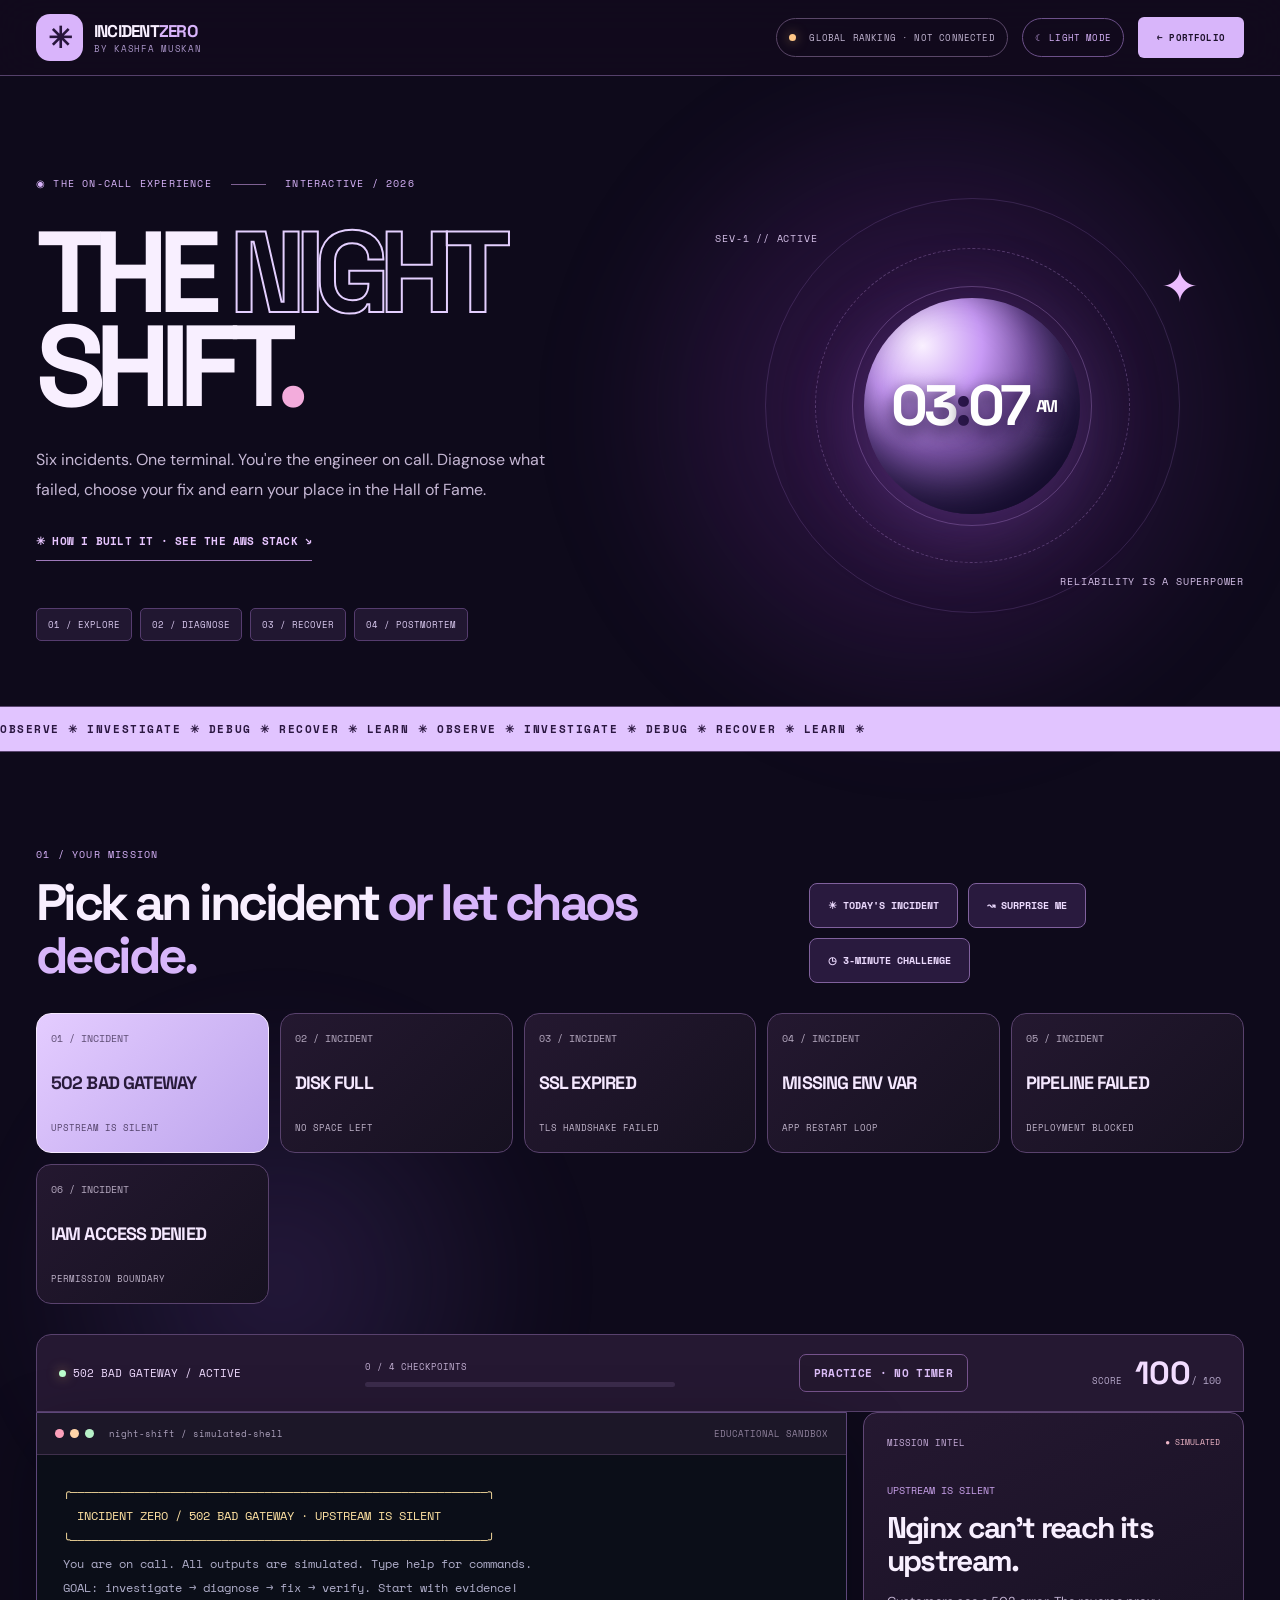
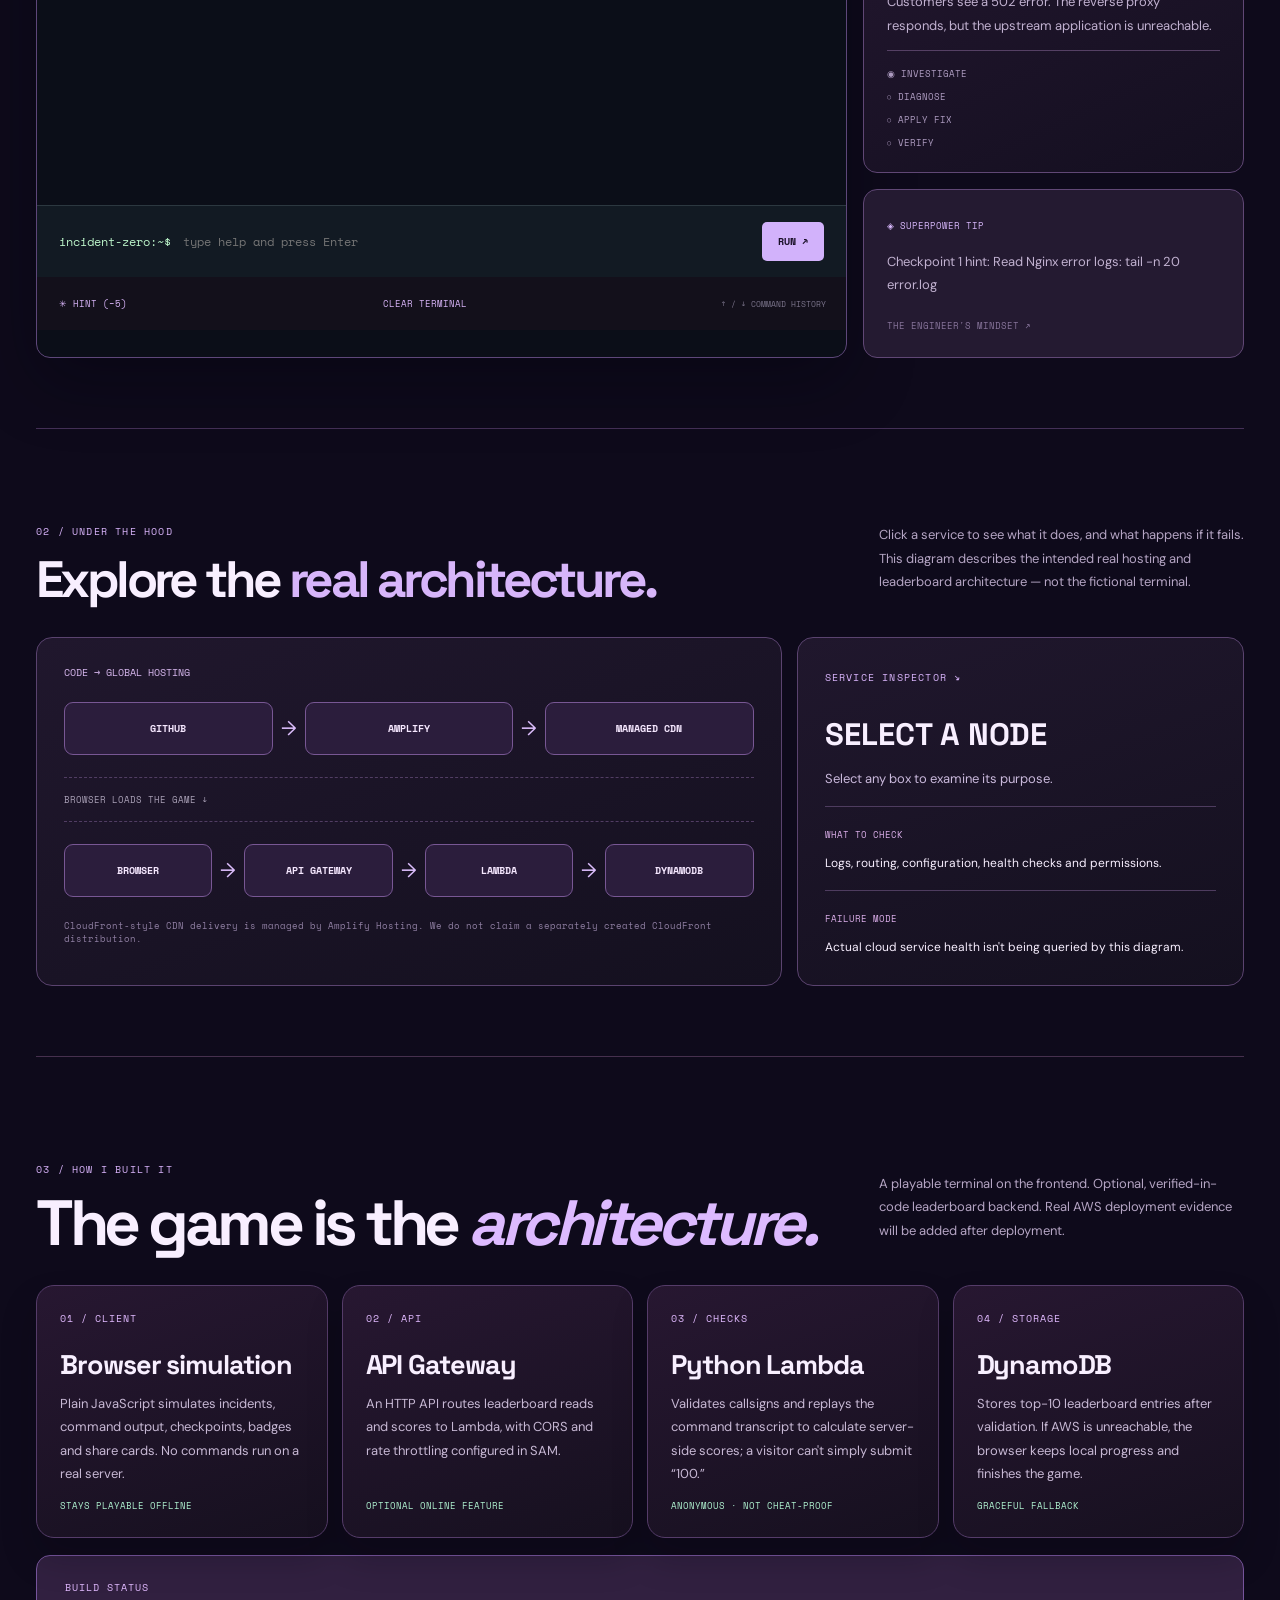
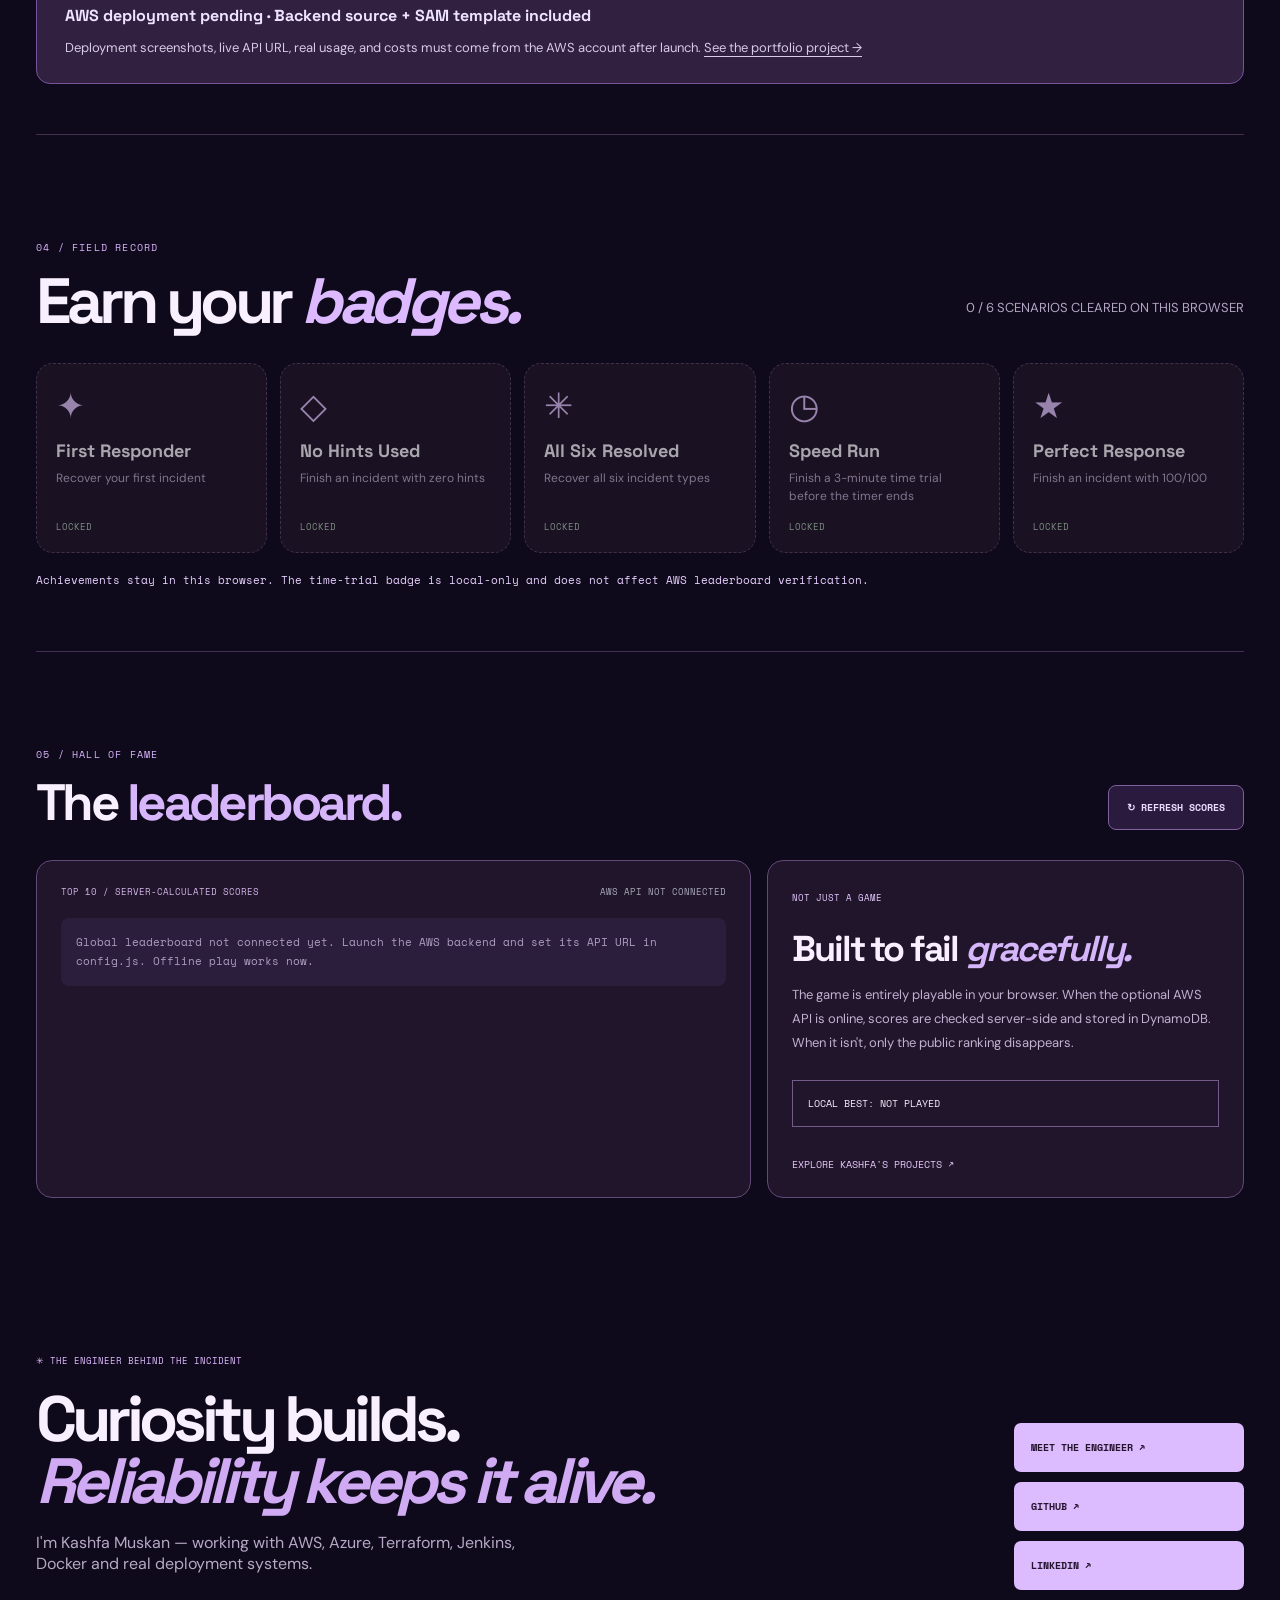
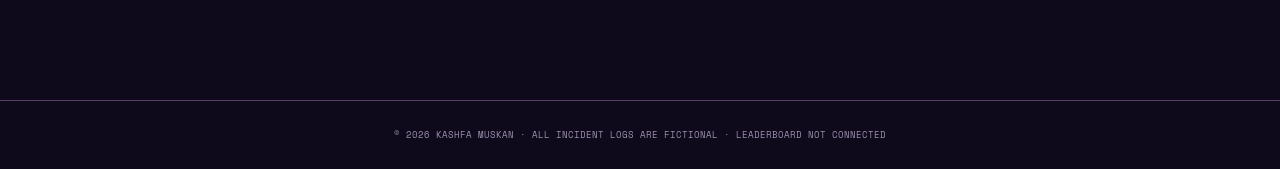
==== game.html @ 668d1894 "Initial commit: Incident Zero DevOps Portfolio" ====
<!doctype html>
<html lang="en">
<head>
  <meta charset="utf-8"><meta name="viewport" content="width=device-width, initial-scale=1">
  <meta name="theme-color" content="#110a21"><meta name="description" content="Play Incident Zero: six hands-on simulated DevOps incidents, a typed terminal, AWS architecture explorer and optional Hall of Fame.">
  <title>The Night Shift | INCIDENT ZERO · Kashfa Muskan</title>
  <link rel="icon" href="favicon.svg" type="image/svg+xml">
  <link rel="preconnect" href="https://fonts.googleapis.com"><link rel="preconnect" href="https://fonts.gstatic.com" crossorigin>
  <link href="https://fonts.googleapis.com/css2?family=DM+Sans:wght@400;500;600;700&family=Space+Grotesk:wght@400;500;600;700&family=Space+Mono:wght@400;700&display=swap" rel="stylesheet">
  <link rel="stylesheet" href="game.css"><script src="config.js" defer></script><script src="game.js" defer></script>
</head>
<body>
  <a class="skip-link" href="#play">Skip to mission</a>
  <div class="ambient ambient-one" aria-hidden="true"></div><div class="ambient ambient-two" aria-hidden="true"></div>
  <header class="game-header">
    <a class="wordmark" href="index.html"><span class="logo">✳</span><span>INCIDENT<span class="logo-light">ZERO</span><small>BY KASHFA MUSKAN</small></span></a>
    <div class="header-actions"><span class="system-pill" id="apiBadge"><i></i> GLOBAL RANKING · NOT CONNECTED</span><button type="button" class="theme-switch" id="themeToggle" aria-pressed="false">☾ LIGHT MODE</button><a href="index.html" class="back-link">← PORTFOLIO</a></div>
  </header>
  <main>
    <section class="masthead wrap" aria-labelledby="mastheadTitle">
      <div class="masthead-copy"><span class="eyebrow">◉ THE ON-CALL EXPERIENCE <span class="line"></span> INTERACTIVE / 2026</span><h1 id="mastheadTitle">THE <em>NIGHT</em><br>SHIFT<span class="period">.</span></h1><p>Six incidents. One terminal. You're the engineer on call. Diagnose what failed, choose your fix and earn your place in the Hall of Fame.</p><a class="built-jump" href="#how-it-works">✳ HOW I BUILT IT · SEE THE AWS STACK ↘</a><div class="masthead-pills"><span>01 / EXPLORE</span><span>02 / DIAGNOSE</span><span>03 / RECOVER</span><span>04 / POSTMORTEM</span></div></div>
      <div class="masthead-art" aria-hidden="true"><div class="radar-ring r1"></div><div class="radar-ring r2"></div><div class="radar-ring r3"></div><div class="radar-core">03<span>:</span>07 <small>AM</small></div><span class="art-label label-one">SEV-1 // ACTIVE</span><span class="art-label label-two">RELIABILITY IS A SUPERPOWER</span><span class="art-spark">✦</span></div>
    </section>
    <div class="ticker" aria-hidden="true"><div>OBSERVE ✳ INVESTIGATE ✳ DEBUG ✳ RECOVER ✳ LEARN ✳ OBSERVE ✳ INVESTIGATE ✳ DEBUG ✳ RECOVER ✳ LEARN ✳</div></div>
    <section class="wrap selection" id="play">
      <div class="section-row"><div><span class="eyebrow">01 / YOUR MISSION</span><h2>Pick an incident <span>or let chaos decide.</span></h2></div><div class="incident-controls"><button type="button" id="dailyIncident" class="random-btn">☀ TODAY'S INCIDENT</button><button type="button" id="randomIncident" class="random-btn">↝ SURPRISE ME</button><button type="button" id="timeTrial" class="random-btn" aria-pressed="false">◷ 3-MINUTE CHALLENGE</button></div></div>
      <div class="incident-select" id="incidentSelect" aria-label="Choose a simulated incident"></div>
      <div class="control-bar"><div class="control-label"><i class="led"></i><span id="currentIncident">CHOOSE A SCENARIO</span></div><div class="progress-label"><span id="stageLabel">0 / 4 CHECKPOINTS</span><div class="progress-track"><div id="progressFill"></div></div></div><div class="timer-display" id="timerDisplay" role="status">PRACTICE · NO TIMER</div><div class="score-box">SCORE <strong id="score">100</strong><span>/ 100</span></div></div>
      <div class="play-layout">
        <section class="terminal-panel" aria-labelledby="terminalHeading"><div class="terminal-top"><div class="dots"><i></i><i></i><i></i></div><span id="terminalHeading">night-shift / simulated-shell</span><span>EDUCATIONAL SANDBOX</span></div><div class="terminal-output" id="terminalOutput" role="log" aria-live="polite" aria-relevant="additions text"></div><form id="terminalForm" autocomplete="off"><label for="terminalInput">incident-zero:~$</label><input id="terminalInput" name="command" aria-label="Type a simulated terminal command" spellcheck="false" placeholder="type help and press Enter" maxlength="110" required><button type="submit">RUN ↗</button></form><div class="terminal-foot"><button id="hintButton" type="button">✳ HINT (−5)</button><button id="clearButton" type="button">CLEAR TERMINAL</button><span>↑ / ↓ COMMAND HISTORY</span></div></section>
        <aside class="mission-aside"><div class="intel-card"><div class="card-head">MISSION INTEL <span>● SIMULATED</span></div><span class="intel-label" id="intelTag">WAITING FOR INCIDENT</span><h3 id="intelTitle">Systems are on standby.</h3><p id="intelDesc">Choose a scenario or hit Surprise Me. Every terminal command runs in a safe, fictional environment — never on a real server.</p><div class="checkpoints" id="checkpoints"><div>○ INVESTIGATE</div><div>○ DIAGNOSE</div><div>○ APPLY FIX</div><div>○ VERIFY</div></div></div><div class="tip-card"><span>◈ SUPERPOWER TIP</span><p id="intelHint">Start with <code>help</code> to see available terminal commands.</p><span>THE ENGINEER'S MINDSET ↗</span></div></aside>
      </div>
      <div class="postmortem" id="postmortem" hidden><span class="eyebrow">✦ MISSION RECOVERED / AFTER ACTION REPORT</span><div class="end-header"><div><h2 id="endTitle">Production is back.</h2><p id="endMessage"></p></div><div class="end-rank"><small>YOUR RANK</small><strong id="endRank">S</strong><span id="endScore">100 / 100</span></div></div><div class="post-grid"><div><small>ROOT CAUSE</small><p id="rootCause"></p></div><div><small>THE FIX</small><p id="resolution"></p></div><div><small>PREVENTION</small><p id="prevention"></p></div></div><div class="end-actions"><label for="playerName">YOUR CALLSIGN <span>(2–24 characters; public if submitted)</span></label><input type="text" id="playerName" maxlength="24" placeholder="e.g. cloud_wizard" autocomplete="nickname"><button id="saveScore" type="button">SAVE MY SCORE ↗</button><button id="replayButton" type="button" class="outline-btn">TRY ANOTHER INCIDENT ↻</button><button id="copyResult" type="button" class="outline-btn">COPY RESULT ↗</button><button id="downloadShareCard" type="button" class="outline-btn">↓ SAVE VICTORY CARD PNG</button></div><p id="earnedBadges" class="earned-badges" aria-live="polite"></p><p id="saveMessage" class="save-message" role="status"></p><textarea id="shareResultText" hidden readonly aria-label="Copyable score text"></textarea></div>
    </section>
    <section class="wrap architecture-section" id="architecture" aria-labelledby="archHeading"><div class="section-row"><div><span class="eyebrow">02 / UNDER THE HOOD</span><h2 id="archHeading">Explore the <span>real architecture.</span></h2></div><p class="arch-intro">Click a service to see what it does, and what happens if it fails. This diagram describes the intended real hosting and leaderboard architecture — not the fictional terminal.</p></div><div class="architecture-board"><div class="arch-flow"><div class="flow-title">CODE → GLOBAL HOSTING</div><div class="node-row"><button class="arch-node" data-service="github">GITHUB</button><span class="arrow">→</span><button class="arch-node" data-service="amplify">AMPLIFY</button><span class="arrow">→</span><button class="arch-node" data-service="cdn">MANAGED CDN</button></div><div class="flow-divider">BROWSER LOADS THE GAME ↓</div><div class="node-row"><button class="arch-node" data-service="browser">BROWSER</button><span class="arrow">→</span><button class="arch-node" data-service="api">API GATEWAY</button><span class="arrow">→</span><button class="arch-node" data-service="lambda">LAMBDA</button><span class="arrow">→</span><button class="arch-node" data-service="db">DYNAMODB</button></div><small class="flow-note">CloudFront-style CDN delivery is managed by Amplify Hosting. We do not claim a separately created CloudFront distribution.</small></div><div class="arch-details" aria-live="polite"><span class="eyebrow">SERVICE INSPECTOR <span>↘</span></span><h3 id="archName">SELECT A NODE</h3><p id="archPurpose">Select any box to examine its purpose.</p><div class="arch-log"><span>WHAT TO CHECK</span><p id="archCheck">Logs, routing, configuration, health checks and permissions.</p></div><div class="arch-log"><span>FAILURE MODE</span><p id="archFailure">Actual cloud service health isn't being queried by this diagram.</p></div></div></div></section>
    <section class="wrap built-section" id="how-it-works" aria-labelledby="builtTitle">
      <div class="section-row"><div><span class="eyebrow">03 / HOW I BUILT IT</span><h2 id="builtTitle">The game is the <em>architecture.</em></h2></div><p class="arch-intro">A playable terminal on the frontend. Optional, verified-in-code leaderboard backend. Real AWS deployment evidence will be added after deployment.</p></div>
      <div class="built-grid">
        <article class="built-card"><span>01 / CLIENT</span><h3>Browser simulation</h3><p>Plain JavaScript simulates incidents, command output, checkpoints, badges and share cards. No commands run on a real server.</p><small>STAYS PLAYABLE OFFLINE</small></article>
        <article class="built-card"><span>02 / API</span><h3>API Gateway</h3><p>An HTTP API routes leaderboard reads and scores to Lambda, with CORS and rate throttling configured in SAM.</p><small>OPTIONAL ONLINE FEATURE</small></article>
        <article class="built-card"><span>03 / CHECKS</span><h3>Python Lambda</h3><p>Validates callsigns and replays the command transcript to calculate server-side scores; a visitor can't simply submit “100.”</p><small>ANONYMOUS · NOT CHEAT-PROOF</small></article>
        <article class="built-card"><span>04 / STORAGE</span><h3>DynamoDB</h3><p>Stores top-10 leaderboard entries after validation. If AWS is unreachable, the browser keeps local progress and finishes the game.</p><small>GRACEFUL FALLBACK</small></article>
      </div>
      <div class="build-proof"><span>BUILD STATUS</span><strong id="howBuiltStatus">AWS deployment pending · Backend source + SAM template included</strong><p>Deployment screenshots, live API URL, real usage, and costs must come from the AWS account after launch. <a href="index.html#work">See the portfolio project →</a></p></div>
    </section>
    <section class="wrap badges-section" id="achievements" aria-labelledby="badgeTitle"><div class="section-row"><div><span class="eyebrow">04 / FIELD RECORD</span><h2 id="badgeTitle">Earn your <em>badges.</em></h2></div><p id="solvedCount" class="arch-intro">0 / 6 SCENARIOS CLEARED ON THIS BROWSER</p></div><ul id="achievementList" class="achievement-list" aria-label="Local gameplay achievements"></ul><p class="achievement-note">Achievements stay in this browser. The time-trial badge is local-only and does not affect AWS leaderboard verification.</p></section>
    <section class="wrap leaderboard-section" id="leaderboard" aria-labelledby="leaderTitle"><div class="section-row"><div><span class="eyebrow">05 / HALL OF FAME</span><h2 id="leaderTitle">The <em>leaderboard.</em></h2></div><button type="button" id="refreshBoard" class="random-btn">↻ REFRESH SCORES</button></div><div class="leader-grid"><div class="leader-board"><div class="leader-head"><span>TOP 10 / SERVER-CALCULATED SCORES</span><span id="leaderState">NO AWS API CONNECTED</span></div><ol id="leaderRows"><li>Global scores become available after AWS deployment. The game works without them.</li></ol></div><aside class="leader-note"><span>NOT JUST A GAME</span><h3>Built to fail <em>gracefully.</em></h3><p>The game is entirely playable in your browser. When the optional AWS API is online, scores are checked server-side and stored in DynamoDB. When it isn't, only the public ranking disappears.</p><div id="localBest">LOCAL BEST: NOT PLAYED</div><a href="index.html#work">EXPLORE KASHFA'S PROJECTS ↗</a></aside></div></section>
    <section class="wrap close-cta"><div><span>✳ THE ENGINEER BEHIND THE INCIDENT</span><h2>Curiosity builds.<br><em>Reliability keeps it alive.</em></h2><p>I'm Kashfa Muskan — working with AWS, Azure, Terraform, Jenkins, Docker and real deployment systems.</p></div><div class="close-links"><a href="index.html#about">MEET THE ENGINEER ↗</a><a href="https://github.com/KashfaMuskan329" target="_blank" rel="noopener noreferrer">GITHUB ↗</a><a href="https://linkedin.com/in/kashfa-m-868908238" target="_blank" rel="noopener noreferrer">LINKEDIN ↗</a></div></section>
  </main>
  <footer>© 2026 KASHFA MUSKAN · ALL INCIDENT LOGS ARE FICTIONAL · <span id="footerBackend">LEADERBOARD NOT CONNECTED</span></footer>
</body>
</html>
---- game.css ----
:root{--bg:#0e0a1b;--surface:#191327;--border:#3b2b53;--text:#f8efff;--muted:#b3a5c6;--lav:#d9b4fb;--pink:#f3acdc;--lime:#c9f6d4;--mono:'Space Mono',monospace;--display:'Space Grotesk',sans-serif;--body:'DM Sans',sans-serif}*{box-sizing:border-box}html{scroll-behavior:smooth;scroll-padding-top:90px}body{margin:0;background:var(--bg);color:var(--text);font-family:var(--body);overflow-x:hidden}button,input{font:inherit}button{cursor:pointer}a{text-decoration:none;color:inherit}button:focus-visible,a:focus-visible,input:focus-visible{outline:3px solid var(--pink);outline-offset:3px}[hidden]{display:none!important}h1,h2,h3,p{margin-top:0}.wrap{width:min(1280px,calc(100% - 72px));margin:auto}.skip-link{position:absolute;top:-60px;left:10px;background:white;color:black;padding:12px;z-index:100}.skip-link:focus{top:10px}.ambient{position:absolute;pointer-events:none;filter:blur(40px);z-index:-1}.ambient-one{width:700px;height:700px;top:60px;right:-240px;background:radial-gradient(circle,rgba(133,48,176,.35),transparent 70%)}.ambient-two{width:560px;height:560px;top:1000px;left:-200px;background:radial-gradient(circle,rgba(148,99,225,.17),transparent 70%)}.game-header{z-index:12;position:sticky;top:0;padding:14px max(36px,calc((100% - 1280px)/2));display:flex;justify-content:space-between;align-items:center;gap:15px;backdrop-filter:blur(22px);background:rgba(18,11,29,.9);border-bottom:1px solid #55416a}.wordmark{display:flex;align-items:center;gap:11px;font:700 17px var(--display);letter-spacing:-.045em}.wordmark .logo{background:var(--lav);color:#28153c;font-size:29px;width:47px;height:47px;display:grid;place-items:center;border-radius:14px}.logo-light{color:var(--lav)}.wordmark small{display:block;color:#a994c7;font:9px var(--mono);letter-spacing:.08em}.header-actions{display:flex;align-items:center;gap:14px}.system-pill,.back-link,.theme-switch{font:9px var(--mono);letter-spacing:.02em}.system-pill{border:1px solid #5a4768;border-radius:40px;padding:12px;color:#c4b7d4;white-space:nowrap}.system-pill i,.led{width:7px;height:7px;display:inline-block;background:#ffc786;border-radius:50%;margin-right:7px;box-shadow:0 0 12px #facb6c88}.system-pill.online i{background:#bbffce}.theme-switch{background:transparent;color:var(--lav);border:1px solid #6c5089;border-radius:30px;padding:12px}.back-link{background:#d8b5fa;color:#1c112a;padding:14px 19px;border-radius:6px;font-weight:700}.masthead{padding:95px 0 65px;display:grid;grid-template-columns:1.1fr .9fr;align-items:center;min-height:545px}.eyebrow{font:10px var(--mono);letter-spacing:.12em;color:var(--lav)}.eyebrow .line{display:inline-block;width:35px;border-top:1px solid #7e6193;vertical-align:middle;margin:0 12px}.masthead h1{font:700 clamp(74px,9vw,152px)/.82 var(--display);letter-spacing:-.095em;margin:34px 0 30px}.masthead h1 em{font-style:normal;color:transparent;-webkit-text-stroke:2px #e4cfff}.masthead .period{color:var(--pink)}.masthead p{max-width:525px;font:16px/1.85 var(--body);color:#c5b7d4}.masthead-pills{display:flex;flex-wrap:wrap;gap:8px;margin-top:24px}.masthead-pills span{font:9px var(--mono);color:#dacaf0;background:#3a284f70;border:1px solid #553c6e;border-radius:5px;padding:9px 11px}.masthead-art{position:relative;height:430px;display:grid;place-items:center}.radar-ring{position:absolute;border:1px solid #c99be94f;border-radius:50%;width:240px;height:240px;animation:spin 26s linear infinite}.radar-ring.r2{width:315px;height:315px;border-style:dashed;animation-direction:reverse}.radar-ring.r3{width:415px;height:415px;border-color:#bf89f42c}.radar-core{position:relative;z-index:1;width:216px;height:216px;border-radius:100%;background:radial-gradient(circle at 27% 22%,#faf1ff,#c89af5 26%,#7751a1 47%,#1d1532 80%);box-shadow:0 18px 80px #8d58c057,inset -16px -22px 44px #140b2ecc;display:flex;align-items:center;justify-content:center;font:700 57px var(--display);letter-spacing:-.07em;color:#fff;text-shadow:0 7px 17px #190b2e}.radar-core span{color:#2b174b}.radar-core small{font-size:17px;margin-left:8px;align-self:center}.art-label{position:absolute;color:#d4bfe7;font:10px var(--mono);letter-spacing:.08em;z-index:1}.label-one{top:40px;left:15px}.label-two{right:0;bottom:32px}.art-spark{position:absolute;right:45px;top:66px;font-size:45px;color:#ecbcff;animation:pulse 4s infinite}.ticker{overflow:hidden;border-block:1px solid #59456e;background:#e1c4ff;color:#2b1741;padding:14px 0}.ticker div{font:700 11px var(--mono);letter-spacing:.14em;white-space:nowrap;width:max-content;animation:marquee 22s linear infinite}.selection,.architecture-section,.leaderboard-section{padding:90px 0 70px}.section-row{display:flex;justify-content:space-between;align-items:end;gap:25px;margin-bottom:30px}.section-row h2{font:700 clamp(34px,4vw,60px)/1.05 var(--display);letter-spacing:-.07em;margin:13px 0 0}.section-row h2 span,.section-row h2 em{color:#d7b5fa;font-style:normal}.random-btn{background:#291a3e;border:1px solid #80619d;border-radius:8px;color:#eddbff;padding:14px 18px;font:700 10px var(--mono);white-space:nowrap}.random-btn:hover,.arch-node:hover{background:#4c3164}.incident-select{display:grid;grid-template-columns:repeat(5,minmax(0,1fr));gap:11px;margin:25px 0 30px}.scenario-btn{min-height:140px;text-align:left;display:flex;flex-direction:column;justify-content:space-between;gap:14px;padding:17px 14px;background:linear-gradient(135deg,#241830,#161120);border:1px solid #59426d;border-radius:15px;color:#f5e8ff;transition:transform .2s,border-color .2s,background .2s}.scenario-btn:hover{transform:translateY(-4px);border-color:#dfb8ff}.scenario-btn[aria-pressed="true"]{background:linear-gradient(135deg,#e4ccff,#bda5ed);border-color:#f6e9ff;color:#291b3b}.scenario-btn .scenario-no{font:10px var(--mono);opacity:.7}.scenario-btn strong{font:700 18px/1.1 var(--display);letter-spacing:-.05em}.scenario-btn small{font:9px var(--mono);line-height:1.7;opacity:.75}.control-bar{padding:18px 22px;display:flex;align-items:center;justify-content:space-between;gap:22px;background:#251832;border:1px solid #58416d;border-radius:15px 15px 0 0}.control-label{font:11px var(--mono);color:#f0dbff}.control-label .led{background:#bcffcd}.progress-label{flex:1;max-width:310px;color:#c2afd2;font:9px var(--mono)}.progress-track{height:5px;margin-top:9px;background:#3b2b4b;border-radius:30px;overflow:hidden}.progress-track div{height:100%;width:0;background:#d6abf5;transition:width .25s}.score-box{color:#b7a9cb;font:9px var(--mono);white-space:nowrap}.score-box strong{font:700 32px var(--display);color:#f2dcff;margin-left:7px}.score-box span{font-size:10px}.play-layout{display:grid;grid-template-columns:minmax(0,1.7fr) minmax(260px,.8fr);gap:16px}.terminal-panel{background:#0b0e18;border:1px solid #5e477a;border-radius:0 0 14px 14px;overflow:hidden;min-width:0;box-shadow:0 24px 68px #03020b54}.terminal-top{background:#1c1728;padding:14px 18px;display:flex;align-items:center;gap:15px;color:#aea3be;font:9px var(--mono);border-bottom:1px solid #3f304c}.terminal-top>span:last-child{margin-left:auto;color:#8e809b}.dots{display:flex;gap:6px}.dots i{width:9px;height:9px;border-radius:50%;background:#fda0bb}.dots i:nth-child(2){background:#ffd4a8}.dots i:nth-child(3){background:#b7f1c8}.terminal-output{height:350px;overflow-y:auto;padding:25px 26px;white-space:pre-wrap;overflow-wrap:anywhere;font:12px/2 var(--mono);color:#c7dfda}.terminal-output .log-command{color:#f2ddff}.terminal-output .log-good{color:#aef5c6}.terminal-output .log-bad{color:#ffb5c5}.terminal-output .log-note{color:#afadc9}.terminal-output .log-title{color:#ffe2a2}#terminalForm{background:#121a23;display:flex;align-items:center;gap:10px;padding:16px 22px;border-top:1px solid #2c3840}#terminalForm label{color:#bcf5ca;font:12px var(--mono);white-space:nowrap}#terminalInput{flex:1;min-width:0;background:transparent;color:#eefcf2;border:0;outline:0;font:12px var(--mono)}#terminalForm button{background:#d2b2fb;color:#190f27;border:0;font:700 10px var(--mono);padding:12px 16px;border-radius:5px}.terminal-foot{display:flex;align-items:center;justify-content:space-between;gap:12px;padding:12px 20px;background:#13101b;color:#7b748b;font:8px var(--mono)}.terminal-foot button{border:0;background:transparent;color:#d8b4f8;font:9px var(--mono);padding:8px 2px}.mission-aside{display:flex;flex-direction:column;gap:16px}.intel-card,.tip-card{background:linear-gradient(155deg,#251831,#140f20);border:1px solid #604775;border-radius:14px;padding:23px;flex:1}.card-head{display:flex;justify-content:space-between;gap:8px;font:9px var(--mono);color:#c6acd9}.card-head span{font-size:8px;color:#efb7c8}.intel-label{display:block;margin-top:34px;font:10px var(--mono);color:#c9a2eb}.intel-card h3{font:700 30px/1.1 var(--display);letter-spacing:-.055em;margin:13px 0}.intel-card p,.tip-card p{font:13px/1.8 var(--body);color:#c1b1d0}.checkpoints{border-top:1px solid #554064;padding-top:16px;display:grid;gap:10px;font:9px var(--mono);color:#ae9cc1}.checkpoints .complete{color:#b7f6c8}.tip-card{flex:0 0 auto;background:#241a31}.tip-card>span{font:9px var(--mono);color:#d8b8fc}.tip-card>span:last-child{color:#87749a}.tip-card p{margin:16px 0}.tip-card code{color:#f4d4ff}.postmortem{margin-top:30px;background:linear-gradient(145deg,#32203f,#1a1424);border:1px solid #a276bc;border-radius:18px;padding:30px}.end-header{display:flex;align-items:center;justify-content:space-between;gap:25px;margin:20px 0 26px}.end-header h2{font:700 clamp(33px,5vw,57px)/1.1 var(--display);letter-spacing:-.06em;margin-bottom:10px}.end-header p{color:#c3b4d3;max-width:600px}.end-rank{min-width:130px;text-align:center;background:#d9baff;color:#261632;border-radius:17px;padding:15px}.end-rank small,.end-rank span{display:block;font:9px var(--mono)}.end-rank strong{display:block;font:700 60px var(--display)}.post-grid{display:grid;grid-template-columns:repeat(3,1fr);gap:13px}.post-grid>div{padding:20px;background:#1b1525;border:1px solid #59446e;border-radius:12px}.post-grid small{font:9px var(--mono);color:#edbaef}.post-grid p{font:13px/1.8 var(--body);margin:12px 0 0}.end-actions{display:flex;align-items:end;flex-wrap:wrap;gap:12px;margin-top:25px}.end-actions label{font:10px var(--mono);color:#e6cfef}.end-actions label span{display:block;font-size:8px;color:#a894ba;margin-top:8px}.end-actions input{min-height:46px;min-width:170px;flex:1;background:#1d1429;border:1px solid #79608d;border-radius:6px;color:#fff;padding:12px}.end-actions button{background:#dfbffd;border:0;border-radius:6px;font:700 10px var(--mono);padding:17px;color:#211430}.end-actions button.outline-btn{background:transparent;border:1px solid #a582bd;color:#eddbff}.save-message{font:11px/1.8 var(--mono);color:#d5e9d9;margin:15px 0 0}.architecture-section,.leaderboard-section{border-top:1px solid #443057}.arch-intro{max-width:365px;color:#b5a5c4;font-size:13px;line-height:1.8}.architecture-board{display:grid;grid-template-columns:1.25fr .75fr;gap:15px}.arch-flow,.arch-details{background:linear-gradient(160deg,#20172d,#14101f);border:1px solid #5a436f;border-radius:16px;padding:27px}.flow-title{font:10px var(--mono);color:#d8b8ef}.node-row{display:flex;gap:8px;align-items:center;flex-wrap:wrap;margin:22px 0}.arch-node{padding:18px 13px;min-width:86px;background:#2b1d3c;border:1px solid #785794;border-radius:9px;color:#f6e8ff;font:700 10px var(--mono);flex:1}.arch-node.selected{background:#ddbcff;color:#1a1127}.arrow{color:#dcbefc;font-size:20px}.flow-divider{font:9px var(--mono);color:#a9a0b6;border-block:1px dashed #513d63;padding:15px 0}.flow-note{display:block;color:#9180a4;line-height:1.7;font:9px var(--mono)}.arch-details h3{font:700 31px var(--display);margin:28px 0 13px}.arch-details>p{font:13px/1.8 var(--body);color:#cab9dc}.arch-log{border-top:1px solid #4e3c5f;padding-top:15px;margin-top:16px}.arch-log span{font:9px var(--mono);color:#dcafea}.arch-log p{font:12px/1.75 var(--body);margin:10px 0 0}.leader-grid{display:grid;grid-template-columns:1.2fr .8fr;gap:16px}.leader-board,.leader-note{border:1px solid #624a78;background:#20152b;border-radius:16px;padding:24px}.leader-head{display:flex;justify-content:space-between;gap:15px;font:9px var(--mono);color:#d5b5e8}.leader-head span:last-child{color:#a9abb9}.leader-board ol{margin:20px 0 0;padding:0;list-style:none;display:grid;gap:8px}.leader-board li{display:flex;justify-content:space-between;gap:12px;background:#2b1e3c;padding:15px;border-radius:8px;font:12px var(--mono)}.leader-board li .leader-name{flex:1}.leader-board li strong{color:#e6c2ff}.leader-board li.empty{display:block;font-size:11px;color:#ad9cbf;line-height:1.7}.leader-note>span{font:9px var(--mono);color:#e4c8ff}.leader-note h3{font:700 36px/1 var(--display);margin:25px 0 16px;letter-spacing:-.06em}.leader-note h3 em{color:#d5b6fb}.leader-note p{font:13px/1.85 var(--body);color:#c1b1d1}.leader-note #localBest{border:1px solid #755b8a;padding:15px;margin:25px 0;font:10px var(--mono)}.leader-note a{font:10px var(--mono);color:#e6c7f8}.close-cta{padding:80px 0 110px;display:flex;justify-content:space-between;gap:25px;align-items:end}.close-cta>div>span{font:9px var(--mono);color:#dfbaff}.close-cta h2{font:700 clamp(40px,5vw,80px)/.96 var(--display);letter-spacing:-.075em;margin:20px 0}.close-cta h2 em{color:#d0aaf2}.close-cta p{color:#b7a9c5;max-width:520px}.close-links{display:grid;gap:10px;min-width:230px}.close-links a{padding:17px;background:#ddbbff;color:#23132d;border-radius:7px;font:700 10px var(--mono)}footer{border-top:1px solid #5b426a;padding:25px;text-align:center;color:#9f90b1;font:9px/2 var(--mono)}
@keyframes spin{to{transform:rotate(360deg)}}@keyframes pulse{50%{opacity:.2;scale:1.15}}@keyframes marquee{to{transform:translateX(-50%)}}
/* Light mode applies only to the game page; main portfolio already uses pearly lavender. */
body.light{--bg:#f8f3ff;--surface:#f1e7fc;--border:#c9aadf;--text:#241335;--muted:#6b5583;--lav:#613c7f;--pink:#9a55bc;background:var(--bg)}body.light .game-header{background:#f3e9f8e8;border-color:#d3b6e1}body.light .system-pill{border-color:#c5a0d1;color:#694775}body.light .radar-core{color:white}body.light .masthead h1 em{-webkit-text-stroke:2px #895cac}body.light .scenario-btn{background:#f5eaff;color:#372249;border-color:#d4bee5}body.light .scenario-btn[aria-pressed=true]{background:#b98bdf;color:#fff}body.light .control-bar,body.light .intel-card,body.light .tip-card,body.light .arch-flow,body.light .arch-details,body.light .leader-board,body.light .leader-note,body.light .postmortem{background:#f1e6fb;color:#261536;border-color:#cdaede}body.light .section-row h2 span,body.light .section-row h2 em{color:#8555aa}body.light .masthead p,body.light .arch-intro,body.light .intel-card p,body.light .tip-card p,body.light .arch-details>p,body.light .leader-note p,body.light .close-cta p{color:#665078}body.light .leader-board li,body.light .arch-node,body.light .post-grid>div{background:#e6d4f4;color:#2e1940}body.light .post-grid>div{border-color:#cfb6e0}body.light .leader-head{color:#5d3972}body.light .intel-label,body.light .card-head,body.light .leader-note>span,body.light .flow-title,body.light .arch-log span{color:#8b4daa}body.light .close-links a{background:#b587d4}body.light .flow-note{color:#70597d}body.light .close-cta h2 em{color:#8650af}body.light .end-header p{color:#725785}body.light .arch-node.selected{background:#8b50bc;color:#fff}body.light .arch-node:hover{background:#cba6e7}body.light .leader-board li.empty{color:#654777}body.light .post-grid p{color:#40304b}body.light .close-cta>div>span{color:#8d53b0}body.light .system-pill i{background:#a3723f}
@media(max-width:1100px){.wrap{width:min(1280px,calc(100% - 44px))}.game-header{padding:12px 22px}.masthead{grid-template-columns:1.1fr .9fr}.masthead h1{font-size:clamp(60px,9vw,115px)}.incident-select{grid-template-columns:repeat(3,1fr)}.play-layout{grid-template-columns:1.35fr .75fr}.architecture-board{grid-template-columns:1fr}.arch-details{display:grid;grid-template-columns:1fr 1fr;gap:0 20px}.arch-details .eyebrow,.arch-details h3,.arch-details>p{grid-column:1/-1}}@media(max-width:760px){.game-header{gap:8px}.header-actions{gap:7px}.system-pill{display:none}.theme-switch{font-size:8px;padding:10px}.back-link{font-size:8px;padding:11px}.masthead{grid-template-columns:1fr;padding:70px 0 30px}.masthead-art{height:300px}.radar-ring{width:190px;height:190px}.radar-ring.r2{width:245px;height:245px}.radar-ring.r3{width:295px;height:295px}.radar-core{width:175px;height:175px;font-size:45px}.masthead h1{font-size:clamp(65px,14vw,110px)}.section-row{align-items:start;flex-direction:column}.incident-select{grid-template-columns:repeat(2,1fr)}.control-bar{flex-wrap:wrap}.progress-label{order:3;max-width:unset;flex-basis:100%}.play-layout{grid-template-columns:1fr}.intel-card{min-height:0}.mission-aside{display:grid;grid-template-columns:1fr 1fr}.checkpoints{grid-template-columns:1fr 1fr}.post-grid,.leader-grid{grid-template-columns:1fr}.close-cta{flex-direction:column;align-items:start}}@media(max-width:480px){.wrap{width:calc(100% - 28px)}.wordmark{font-size:14px}.wordmark .logo{width:35px;height:35px;font-size:20px}.wordmark small{font-size:7px}.masthead p{font-size:14px}.masthead h1{font-size:64px}.masthead-art{height:270px}.scenario-btn{min-height:122px;padding:12px}.scenario-btn strong{font-size:15px}.scenario-btn small{font-size:8px}.selection,.architecture-section,.leaderboard-section{padding:60px 0 45px}.control-bar{padding:15px}.terminal-output{height:305px;padding:15px;font-size:10px}#terminalForm{padding:13px 11px;gap:6px}#terminalForm label{font-size:9px}#terminalInput{font-size:11px}#terminalForm button{font-size:9px;padding:11px}.terminal-foot{gap:5px;padding:10px}.terminal-foot span{display:none}.mission-aside{grid-template-columns:1fr}.end-header{align-items:start}.end-rank{min-width:100px;padding:10px}.end-rank strong{font-size:42px}.postmortem{padding:18px}.arch-flow,.arch-details,.leader-board,.leader-note{padding:17px}.arch-node{min-width:85px;font-size:9px;padding:15px 10px}.node-row{gap:5px}.arrow{font-size:13px}.close-cta{padding:50px 0}}
@media(prefers-reduced-motion:reduce){*,*::before,*::after{animation-duration:.01ms!important;transition-duration:.01ms!important;scroll-behavior:auto!important}}
/* Prevent decorative off-canvas glows and ticker text creating horizontal scrolling. */
html,body{overflow-x:clip}
.ambient-one{width:min(700px,100vw);right:0}.ambient-two{width:min(560px,100vw);left:0}
.ticker{contain:paint}

/* V6 sunrise: visible narrative ending without lowering terminal contrast */
body.sunrise{background:linear-gradient(180deg,#160b2a 0,#251447 35%,#7751b2 72%,#f9f3ff 100%)}
body.sunrise .postmortem{background:linear-gradient(135deg,#fdf9ff,#e9d9ff);border-color:#c295ed;box-shadow:0 12px 60px #b998e152;color:#38214f}
body.sunrise .postmortem .eyebrow{color:#7952a5}
body.sunrise .postmortem .end-header h2{color:#322047}
body.sunrise .postmortem .end-header p{color:#604579}
body.sunrise .post-grid>div{background:#fffafd;border-color:#dab7e9}
body.sunrise .post-grid>div small{color:#764ba4}
body.sunrise .post-grid>div p{color:#493459}
body.sunrise .postmortem .end-actions label{color:#5f427c}
body.sunrise .save-message{color:#593878}
#copyResult{border-radius:6px;min-height:44px}
#shareResultText{width:100%;min-height:72px;background:#fff;color:#32194b;padding:10px;margin-top:10px;border-radius:6px}
.hire-confetti{position:fixed;inset:0;pointer-events:none;z-index:9999;overflow:hidden}
.hire-confetti i{position:absolute;top:-20px;width:8px;height:15px;background:#ddaaed;animation:hireFall 1.8s ease-in both;animation-delay:var(--delay)}
.hire-confetti i:nth-child(3n){background:#ffde93}.hire-confetti i:nth-child(3n+1){background:#aef5d4}
@keyframes hireFall{to{transform:translateY(110vh) rotate(var(--turn));opacity:0}}

body.sunrise .end-actions button.outline-btn{color:#3e245a;border-color:#b185d1;background:#f5ebff}
body.sunrise .end-actions button.outline-btn:hover{background:#e7d5fa}
body.sunrise .end-actions label span{color:#72538a}
body.sunrise .end-rank small,body.sunrise .end-rank strong,body.sunrise .end-rank span{color:#2c1840}

.incident-controls{display:flex;flex-wrap:wrap;gap:10px}.incident-controls button{min-height:44px}

/* V7 / narrative, badges, and shareable victory card controls */
.timer-display{padding:10px 14px;border:1px solid #76538c;border-radius:7px;background:#24182f;color:#dbbdf7;font:700 11px/1.5 'Space Mono',monospace;letter-spacing:.03em;white-space:nowrap}
.timer-display.timer-urgent{color:#ffb9c3;border-color:#ff829e;animation:timerGlow 1.1s ease-in-out infinite alternate}
@keyframes timerGlow{to{box-shadow:0 0 18px #ff9fb04b}}
#timeTrial[aria-pressed="true"]{background:#d6b5f5;color:#21112d;border-color:#e6d1fc}
.built-section,.badges-section{padding:100px 0 50px;border-top:1px solid #46304e}
.built-section h2,.badges-section h2{font:700 clamp(42px,5vw,80px)/1 'Space Grotesk',sans-serif;letter-spacing:-.07em}
.built-section h2 em,.badges-section h2 em{font-style:italic;color:#ddbaff}
.built-grid{display:grid;grid-template-columns:repeat(4,minmax(0,1fr));gap:14px}
.built-card{position:relative;padding:25px 23px;min-height:244px;border-radius:18px;border:1px solid #553c69;background:linear-gradient(160deg,#271731,#16101f);box-shadow:0 20px 35px #09051035;display:flex;flex-direction:column}
.built-card>span,.build-proof>span{font:10px 'Space Mono',monospace;letter-spacing:.1em;color:#e1baff}
.built-card h3{font:700 27px/1.15 'Space Grotesk',sans-serif;margin:23px 0 12px;letter-spacing:-.04em}
.built-card p{font-size:13px;line-height:1.8;color:#c7b8d4;flex:1}
.built-card small{font:9px 'Space Mono',monospace;color:#b0f3d1}
.build-proof{margin-top:17px;border:1px solid #77559d;border-radius:14px;padding:24px 28px;background:#312040;display:flex;align-items:start;flex-direction:column;gap:9px}
.build-proof strong{font:700 16px/1.5 'Space Grotesk',sans-serif;color:#efe4ff}
.build-proof p{margin:0;color:#d8cbe5;line-height:1.7;font-size:13px}
.build-proof a{text-decoration:underline;text-underline-offset:4px}
.achievement-list{list-style:none;display:grid;grid-template-columns:repeat(5,minmax(0,1fr));gap:13px;margin:30px 0 18px;padding:0}
.achievement{border:1px dashed #5e4766;background:#211629;border-radius:17px;padding:19px;display:flex;flex-direction:column;min-height:190px;gap:10px;opacity:.64}
.achievement.unlocked{background:linear-gradient(150deg,#493162,#24172f);border:1px solid #c2a0ff;opacity:1;box-shadow:0 7px 29px #ba94e321}
.achievement-icon{font-size:35px;color:#e6c9ff}.achievement>span:nth-child(2){display:grid;gap:7px}
.achievement strong{font:700 18px/1.3 'Space Grotesk',sans-serif;color:#fff}
.achievement small{font:12px/1.5 'DM Sans',sans-serif;color:#c3b2cd}
.achievement b{font:9px 'Space Mono',monospace;color:#bbd9bc;margin-top:auto}
.achievement-note,.earned-badges{font:11px/1.8 'Space Mono',monospace;color:#e8d0ff}
.earned-badges{margin:18px 0 8px;color:#63318e;font-weight:700}
body.light .built-card,body.light .achievement{background:#eee4f7;border-color:#c8aedc;color:#281839}
body.light .built-card h3,body.light .achievement strong{color:#2d1b40}
body.light .built-card p,body.light .achievement small,body.light .build-proof p{color:#574467}
body.light .build-proof{background:#efdcfc}
body.light .build-proof strong{color:#3a2150}
body.light .achievement.unlocked{background:#dac2f2;border-color:#9062bb}
@media(max-width:1100px){.built-grid{grid-template-columns:repeat(2,minmax(0,1fr))}.achievement-list{grid-template-columns:repeat(3,minmax(0,1fr))}}
@media(max-width:760px){.built-section,.badges-section{padding:65px 0 35px}.timer-display{font-size:10px}.achievement-list{grid-template-columns:repeat(2,minmax(0,1fr))}}
@media(max-width:480px){.built-grid{grid-template-columns:1fr}.achievement-list{gap:8px}.achievement{min-height:170px;padding:14px}.achievement strong{font-size:15px}.achievement small{font-size:11px}.built-card{min-height:200px}.build-proof{padding:18px}}

.built-jump{display:inline-flex;align-items:center;color:#e7c5ff;border-bottom:1px solid #9f7abb;font:700 11px/1.6 'Space Mono',monospace;letter-spacing:.02em;padding:9px 0;margin:4px 0 23px}.built-jump:hover{color:#fff}
body.light .built-jump{color:#663d90}
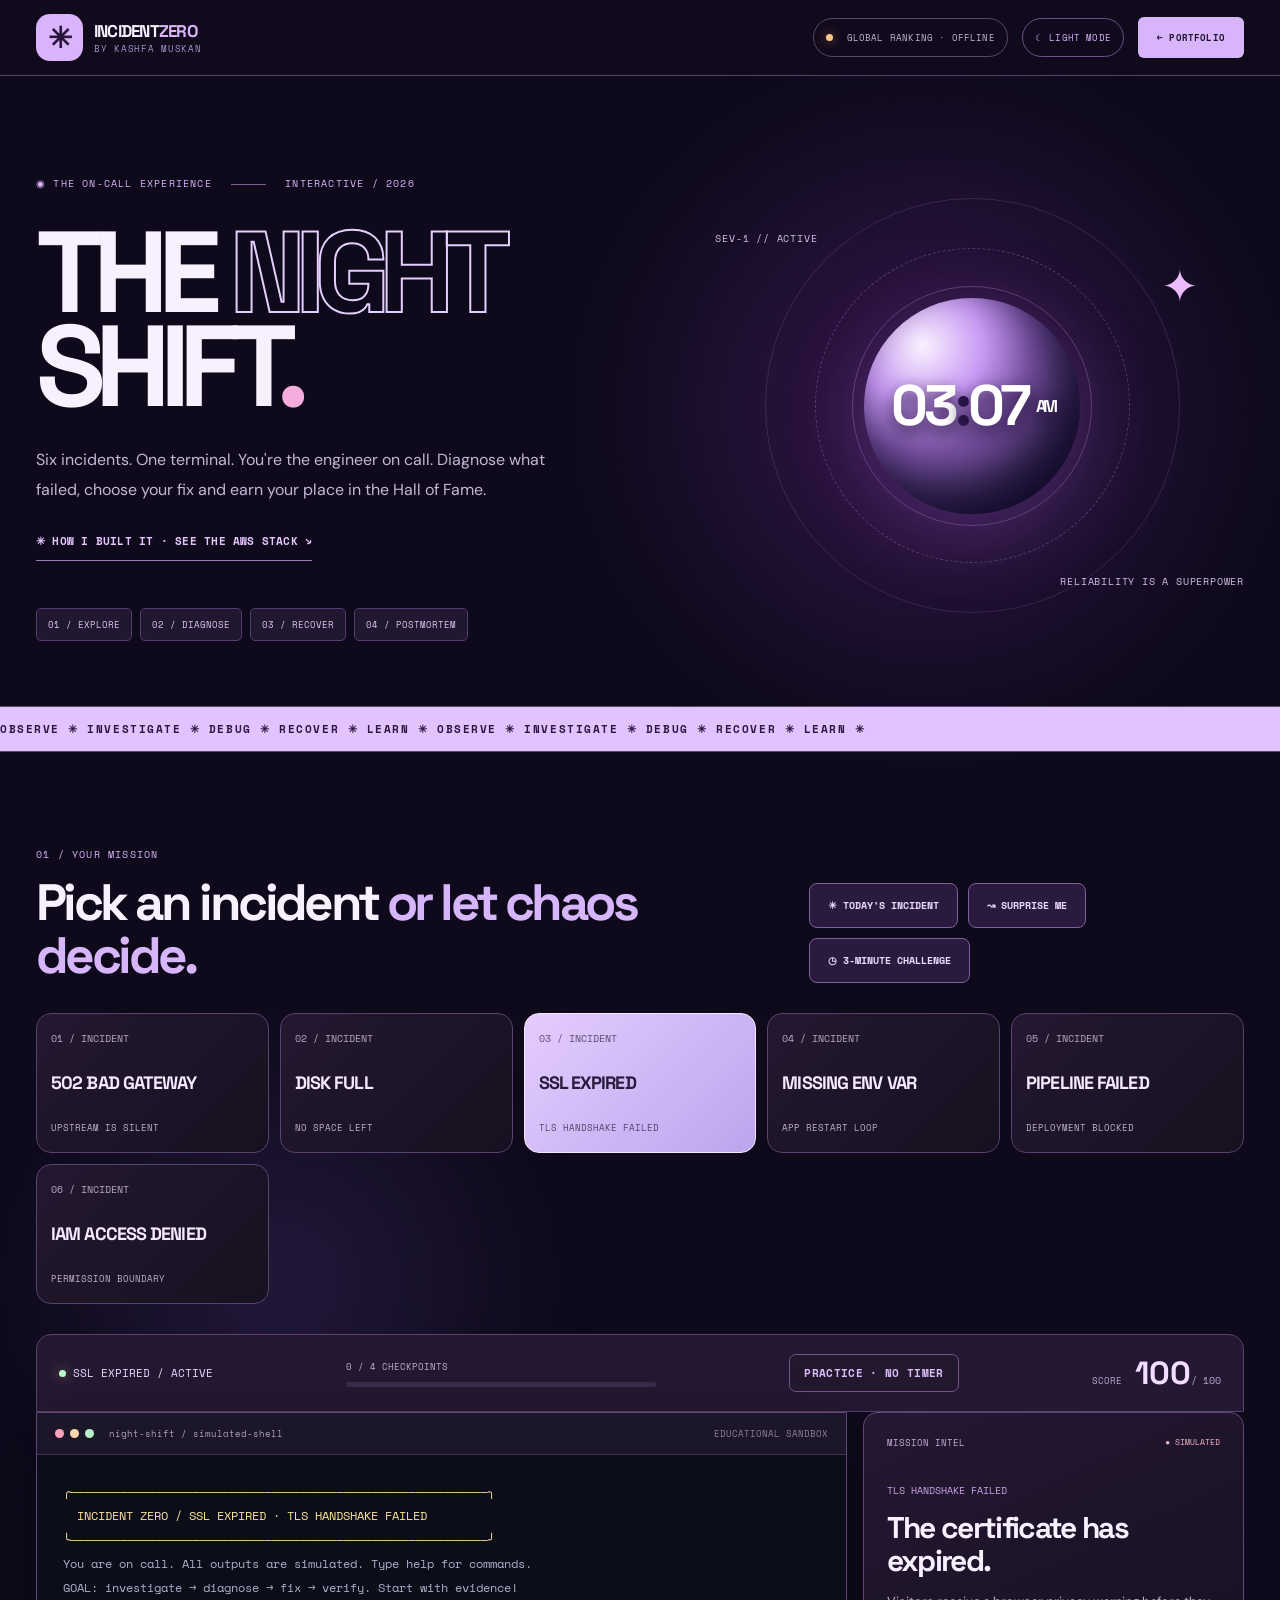
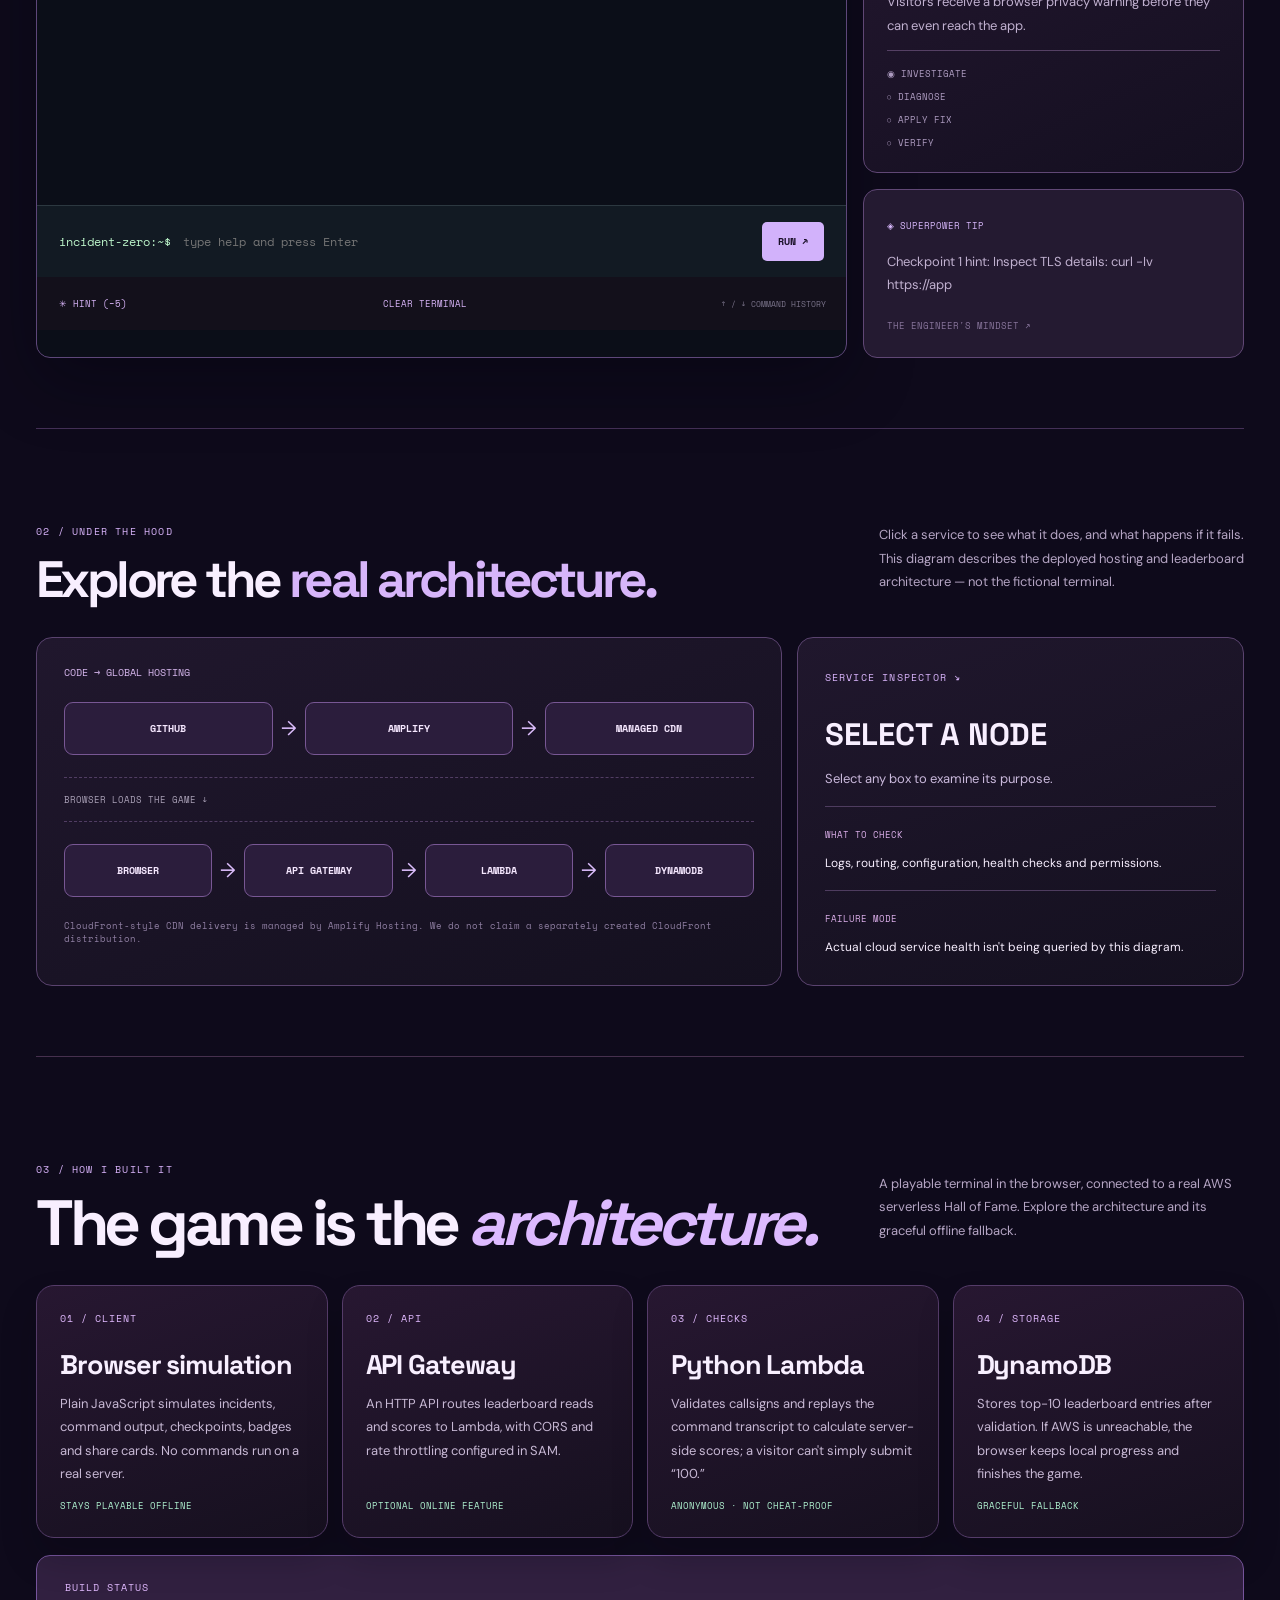
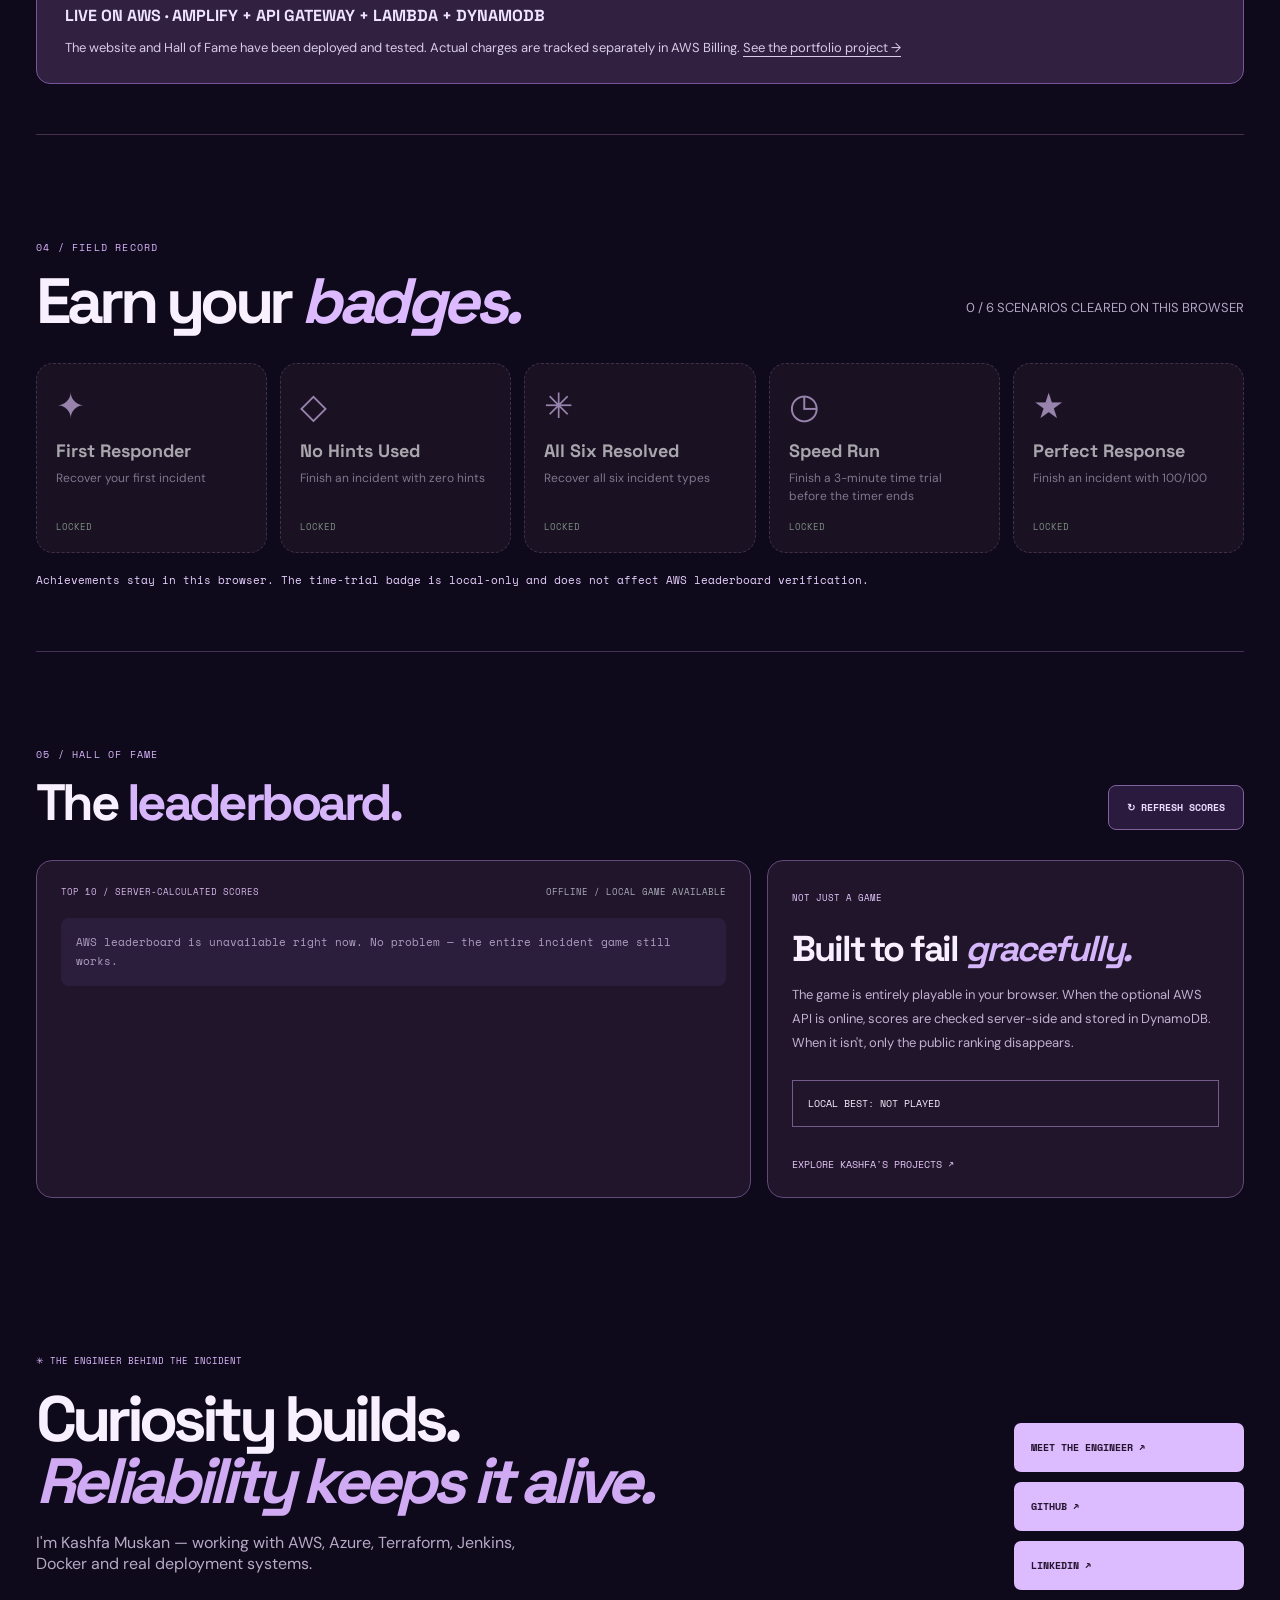
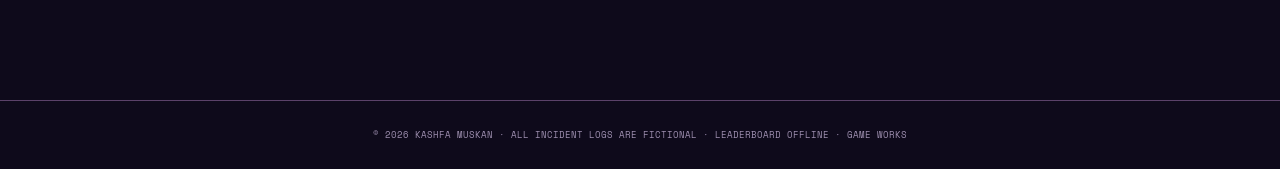
==== commit 64d914ff: "Finalize live AWS deployment labels and verified project source links" ====
--- a/game.html
+++ b/game.html
@@ -32,16 +32,16 @@
       </div>
       <div class="postmortem" id="postmortem" hidden><span class="eyebrow">✦ MISSION RECOVERED / AFTER ACTION REPORT</span><div class="end-header"><div><h2 id="endTitle">Production is back.</h2><p id="endMessage"></p></div><div class="end-rank"><small>YOUR RANK</small><strong id="endRank">S</strong><span id="endScore">100 / 100</span></div></div><div class="post-grid"><div><small>ROOT CAUSE</small><p id="rootCause"></p></div><div><small>THE FIX</small><p id="resolution"></p></div><div><small>PREVENTION</small><p id="prevention"></p></div></div><div class="end-actions"><label for="playerName">YOUR CALLSIGN <span>(2–24 characters; public if submitted)</span></label><input type="text" id="playerName" maxlength="24" placeholder="e.g. cloud_wizard" autocomplete="nickname"><button id="saveScore" type="button">SAVE MY SCORE ↗</button><button id="replayButton" type="button" class="outline-btn">TRY ANOTHER INCIDENT ↻</button><button id="copyResult" type="button" class="outline-btn">COPY RESULT ↗</button><button id="downloadShareCard" type="button" class="outline-btn">↓ SAVE VICTORY CARD PNG</button></div><p id="earnedBadges" class="earned-badges" aria-live="polite"></p><p id="saveMessage" class="save-message" role="status"></p><textarea id="shareResultText" hidden readonly aria-label="Copyable score text"></textarea></div>
     </section>
-    <section class="wrap architecture-section" id="architecture" aria-labelledby="archHeading"><div class="section-row"><div><span class="eyebrow">02 / UNDER THE HOOD</span><h2 id="archHeading">Explore the <span>real architecture.</span></h2></div><p class="arch-intro">Click a service to see what it does, and what happens if it fails. This diagram describes the intended real hosting and leaderboard architecture — not the fictional terminal.</p></div><div class="architecture-board"><div class="arch-flow"><div class="flow-title">CODE → GLOBAL HOSTING</div><div class="node-row"><button class="arch-node" data-service="github">GITHUB</button><span class="arrow">→</span><button class="arch-node" data-service="amplify">AMPLIFY</button><span class="arrow">→</span><button class="arch-node" data-service="cdn">MANAGED CDN</button></div><div class="flow-divider">BROWSER LOADS THE GAME ↓</div><div class="node-row"><button class="arch-node" data-service="browser">BROWSER</button><span class="arrow">→</span><button class="arch-node" data-service="api">API GATEWAY</button><span class="arrow">→</span><button class="arch-node" data-service="lambda">LAMBDA</button><span class="arrow">→</span><button class="arch-node" data-service="db">DYNAMODB</button></div><small class="flow-note">CloudFront-style CDN delivery is managed by Amplify Hosting. We do not claim a separately created CloudFront distribution.</small></div><div class="arch-details" aria-live="polite"><span class="eyebrow">SERVICE INSPECTOR <span>↘</span></span><h3 id="archName">SELECT A NODE</h3><p id="archPurpose">Select any box to examine its purpose.</p><div class="arch-log"><span>WHAT TO CHECK</span><p id="archCheck">Logs, routing, configuration, health checks and permissions.</p></div><div class="arch-log"><span>FAILURE MODE</span><p id="archFailure">Actual cloud service health isn't being queried by this diagram.</p></div></div></div></section>
+    <section class="wrap architecture-section" id="architecture" aria-labelledby="archHeading"><div class="section-row"><div><span class="eyebrow">02 / UNDER THE HOOD</span><h2 id="archHeading">Explore the <span>real architecture.</span></h2></div><p class="arch-intro">Click a service to see what it does, and what happens if it fails. This diagram describes the deployed hosting and leaderboard architecture — not the fictional terminal.</p></div><div class="architecture-board"><div class="arch-flow"><div class="flow-title">CODE → GLOBAL HOSTING</div><div class="node-row"><button class="arch-node" data-service="github">GITHUB</button><span class="arrow">→</span><button class="arch-node" data-service="amplify">AMPLIFY</button><span class="arrow">→</span><button class="arch-node" data-service="cdn">MANAGED CDN</button></div><div class="flow-divider">BROWSER LOADS THE GAME ↓</div><div class="node-row"><button class="arch-node" data-service="browser">BROWSER</button><span class="arrow">→</span><button class="arch-node" data-service="api">API GATEWAY</button><span class="arrow">→</span><button class="arch-node" data-service="lambda">LAMBDA</button><span class="arrow">→</span><button class="arch-node" data-service="db">DYNAMODB</button></div><small class="flow-note">CloudFront-style CDN delivery is managed by Amplify Hosting. We do not claim a separately created CloudFront distribution.</small></div><div class="arch-details" aria-live="polite"><span class="eyebrow">SERVICE INSPECTOR <span>↘</span></span><h3 id="archName">SELECT A NODE</h3><p id="archPurpose">Select any box to examine its purpose.</p><div class="arch-log"><span>WHAT TO CHECK</span><p id="archCheck">Logs, routing, configuration, health checks and permissions.</p></div><div class="arch-log"><span>FAILURE MODE</span><p id="archFailure">Actual cloud service health isn't being queried by this diagram.</p></div></div></div></section>
     <section class="wrap built-section" id="how-it-works" aria-labelledby="builtTitle">
-      <div class="section-row"><div><span class="eyebrow">03 / HOW I BUILT IT</span><h2 id="builtTitle">The game is the <em>architecture.</em></h2></div><p class="arch-intro">A playable terminal on the frontend. Optional, verified-in-code leaderboard backend. Real AWS deployment evidence will be added after deployment.</p></div>
+      <div class="section-row"><div><span class="eyebrow">03 / HOW I BUILT IT</span><h2 id="builtTitle">The game is the <em>architecture.</em></h2></div><p class="arch-intro">A playable terminal in the browser, connected to a real AWS serverless Hall of Fame. Explore the architecture and its graceful offline fallback.</p></div>
       <div class="built-grid">
         <article class="built-card"><span>01 / CLIENT</span><h3>Browser simulation</h3><p>Plain JavaScript simulates incidents, command output, checkpoints, badges and share cards. No commands run on a real server.</p><small>STAYS PLAYABLE OFFLINE</small></article>
         <article class="built-card"><span>02 / API</span><h3>API Gateway</h3><p>An HTTP API routes leaderboard reads and scores to Lambda, with CORS and rate throttling configured in SAM.</p><small>OPTIONAL ONLINE FEATURE</small></article>
         <article class="built-card"><span>03 / CHECKS</span><h3>Python Lambda</h3><p>Validates callsigns and replays the command transcript to calculate server-side scores; a visitor can't simply submit “100.”</p><small>ANONYMOUS · NOT CHEAT-PROOF</small></article>
         <article class="built-card"><span>04 / STORAGE</span><h3>DynamoDB</h3><p>Stores top-10 leaderboard entries after validation. If AWS is unreachable, the browser keeps local progress and finishes the game.</p><small>GRACEFUL FALLBACK</small></article>
       </div>
-      <div class="build-proof"><span>BUILD STATUS</span><strong id="howBuiltStatus">AWS deployment pending · Backend source + SAM template included</strong><p>Deployment screenshots, live API URL, real usage, and costs must come from the AWS account after launch. <a href="index.html#work">See the portfolio project →</a></p></div>
+      <div class="build-proof"><span>BUILD STATUS</span><strong id="howBuiltStatus">LIVE ON AWS · AMPLIFY + API GATEWAY + LAMBDA + DYNAMODB</strong><p>The website and Hall of Fame have been deployed and tested. Actual charges are tracked separately in AWS Billing. <a href="index.html#work">See the portfolio project →</a></p></div>
     </section>
     <section class="wrap badges-section" id="achievements" aria-labelledby="badgeTitle"><div class="section-row"><div><span class="eyebrow">04 / FIELD RECORD</span><h2 id="badgeTitle">Earn your <em>badges.</em></h2></div><p id="solvedCount" class="arch-intro">0 / 6 SCENARIOS CLEARED ON THIS BROWSER</p></div><ul id="achievementList" class="achievement-list" aria-label="Local gameplay achievements"></ul><p class="achievement-note">Achievements stay in this browser. The time-trial badge is local-only and does not affect AWS leaderboard verification.</p></section>
     <section class="wrap leaderboard-section" id="leaderboard" aria-labelledby="leaderTitle"><div class="section-row"><div><span class="eyebrow">05 / HALL OF FAME</span><h2 id="leaderTitle">The <em>leaderboard.</em></h2></div><button type="button" id="refreshBoard" class="random-btn">↻ REFRESH SCORES</button></div><div class="leader-grid"><div class="leader-board"><div class="leader-head"><span>TOP 10 / SERVER-CALCULATED SCORES</span><span id="leaderState">NO AWS API CONNECTED</span></div><ol id="leaderRows"><li>Global scores become available after AWS deployment. The game works without them.</li></ol></div><aside class="leader-note"><span>NOT JUST A GAME</span><h3>Built to fail <em>gracefully.</em></h3><p>The game is entirely playable in your browser. When the optional AWS API is online, scores are checked server-side and stored in DynamoDB. When it isn't, only the public ranking disappears.</p><div id="localBest">LOCAL BEST: NOT PLAYED</div><a href="index.html#work">EXPLORE KASHFA'S PROJECTS ↗</a></aside></div></section>
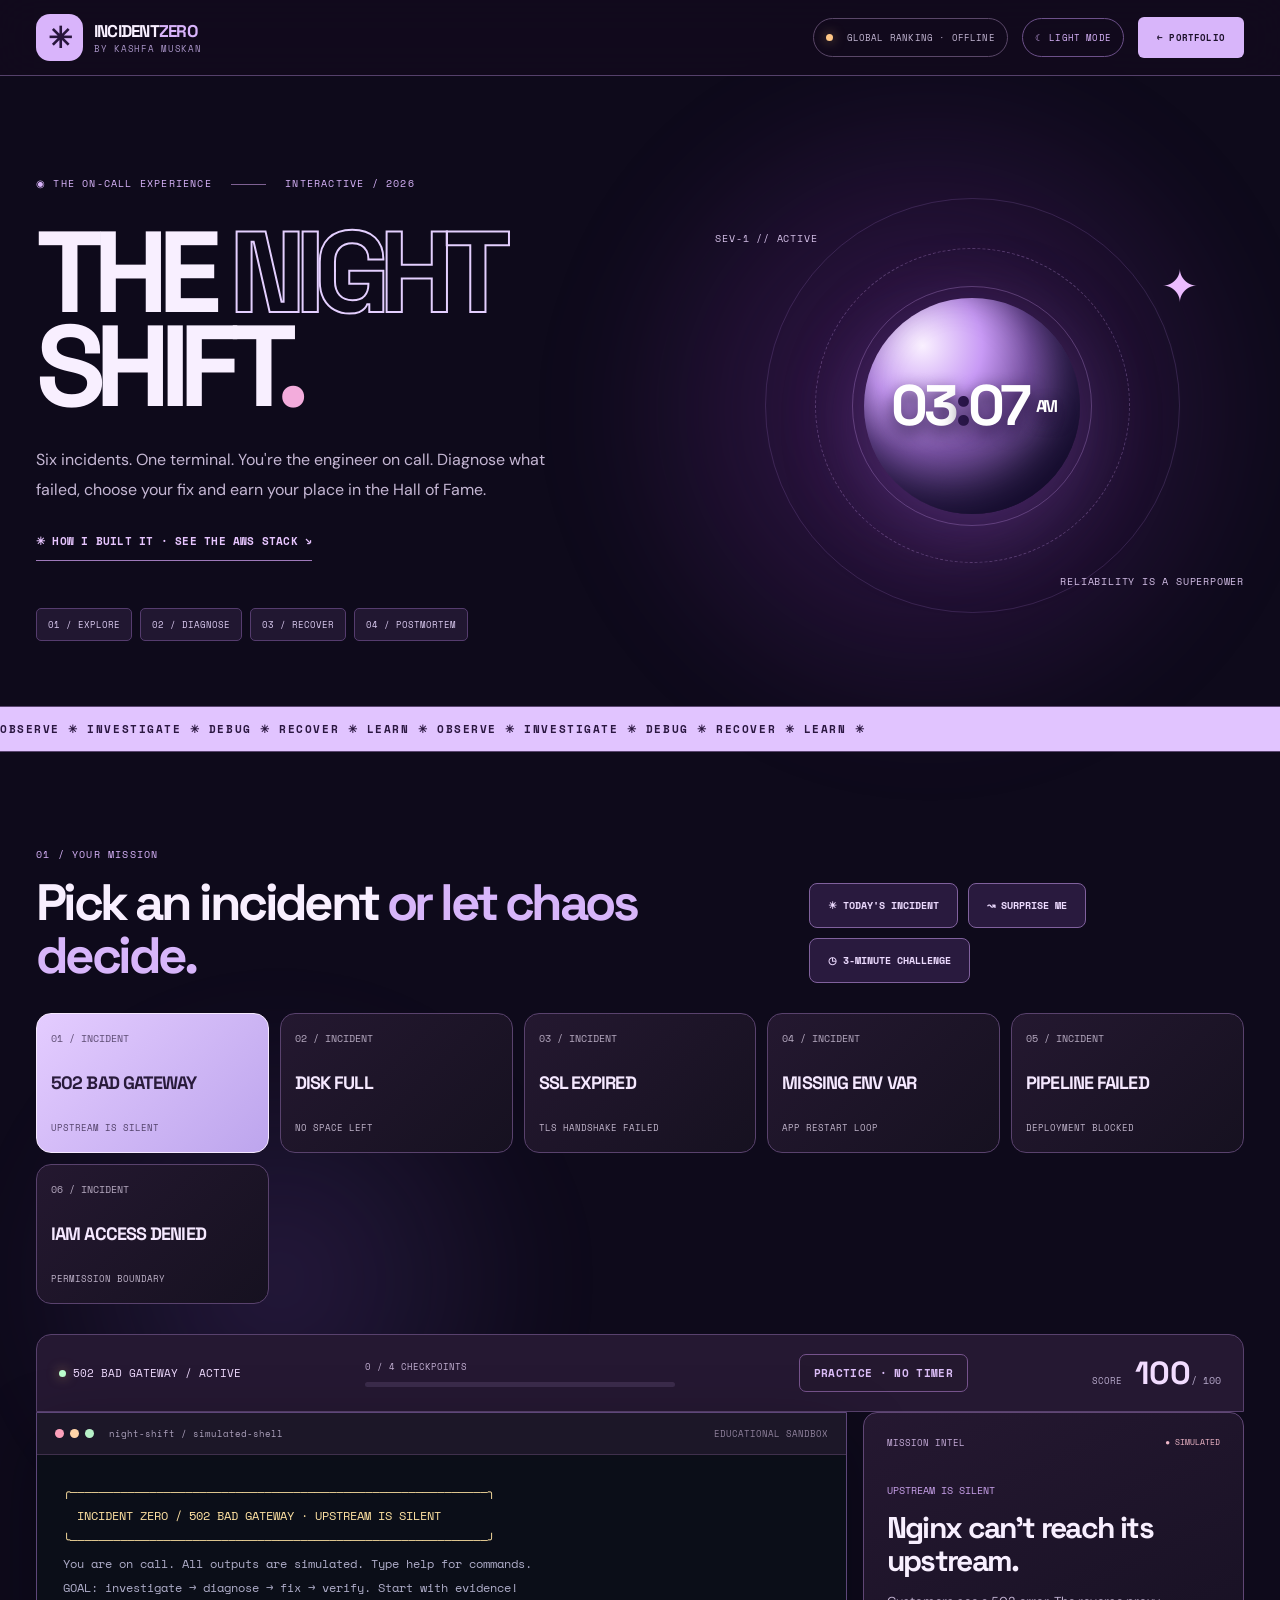
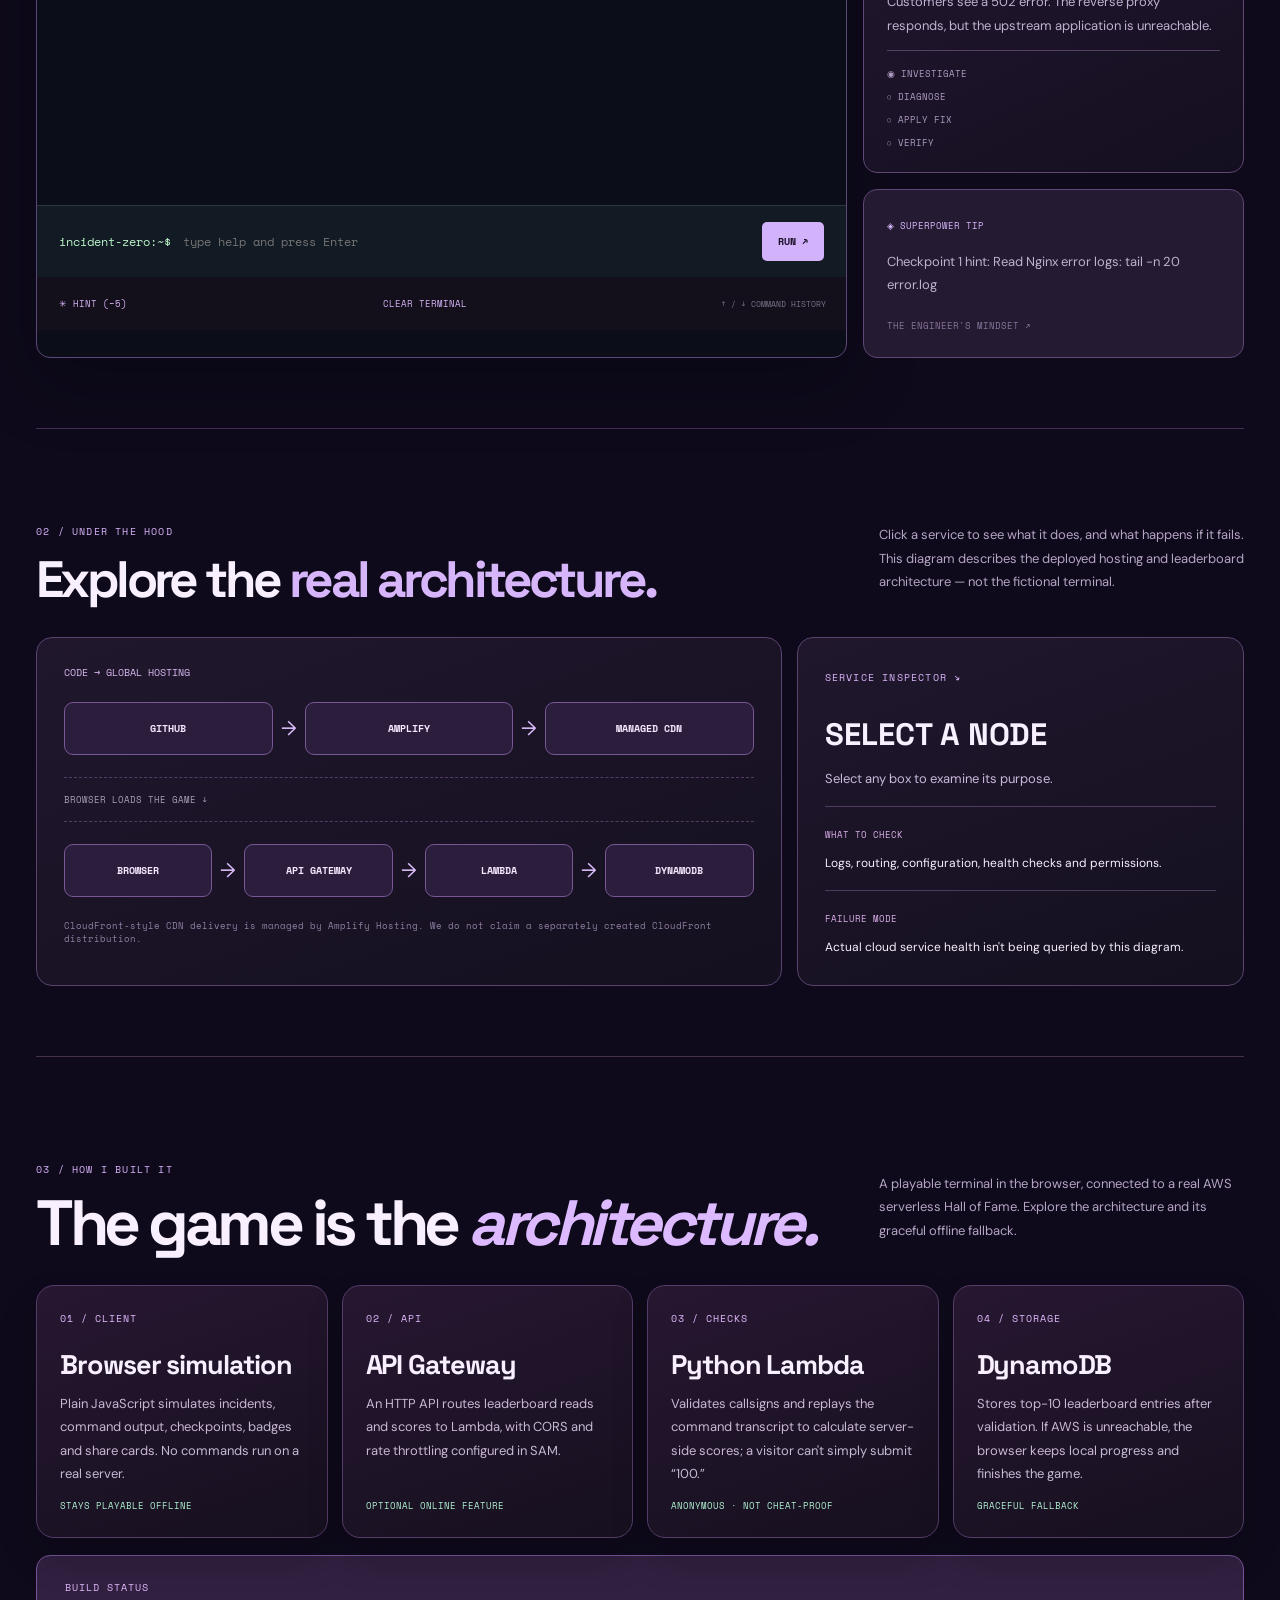
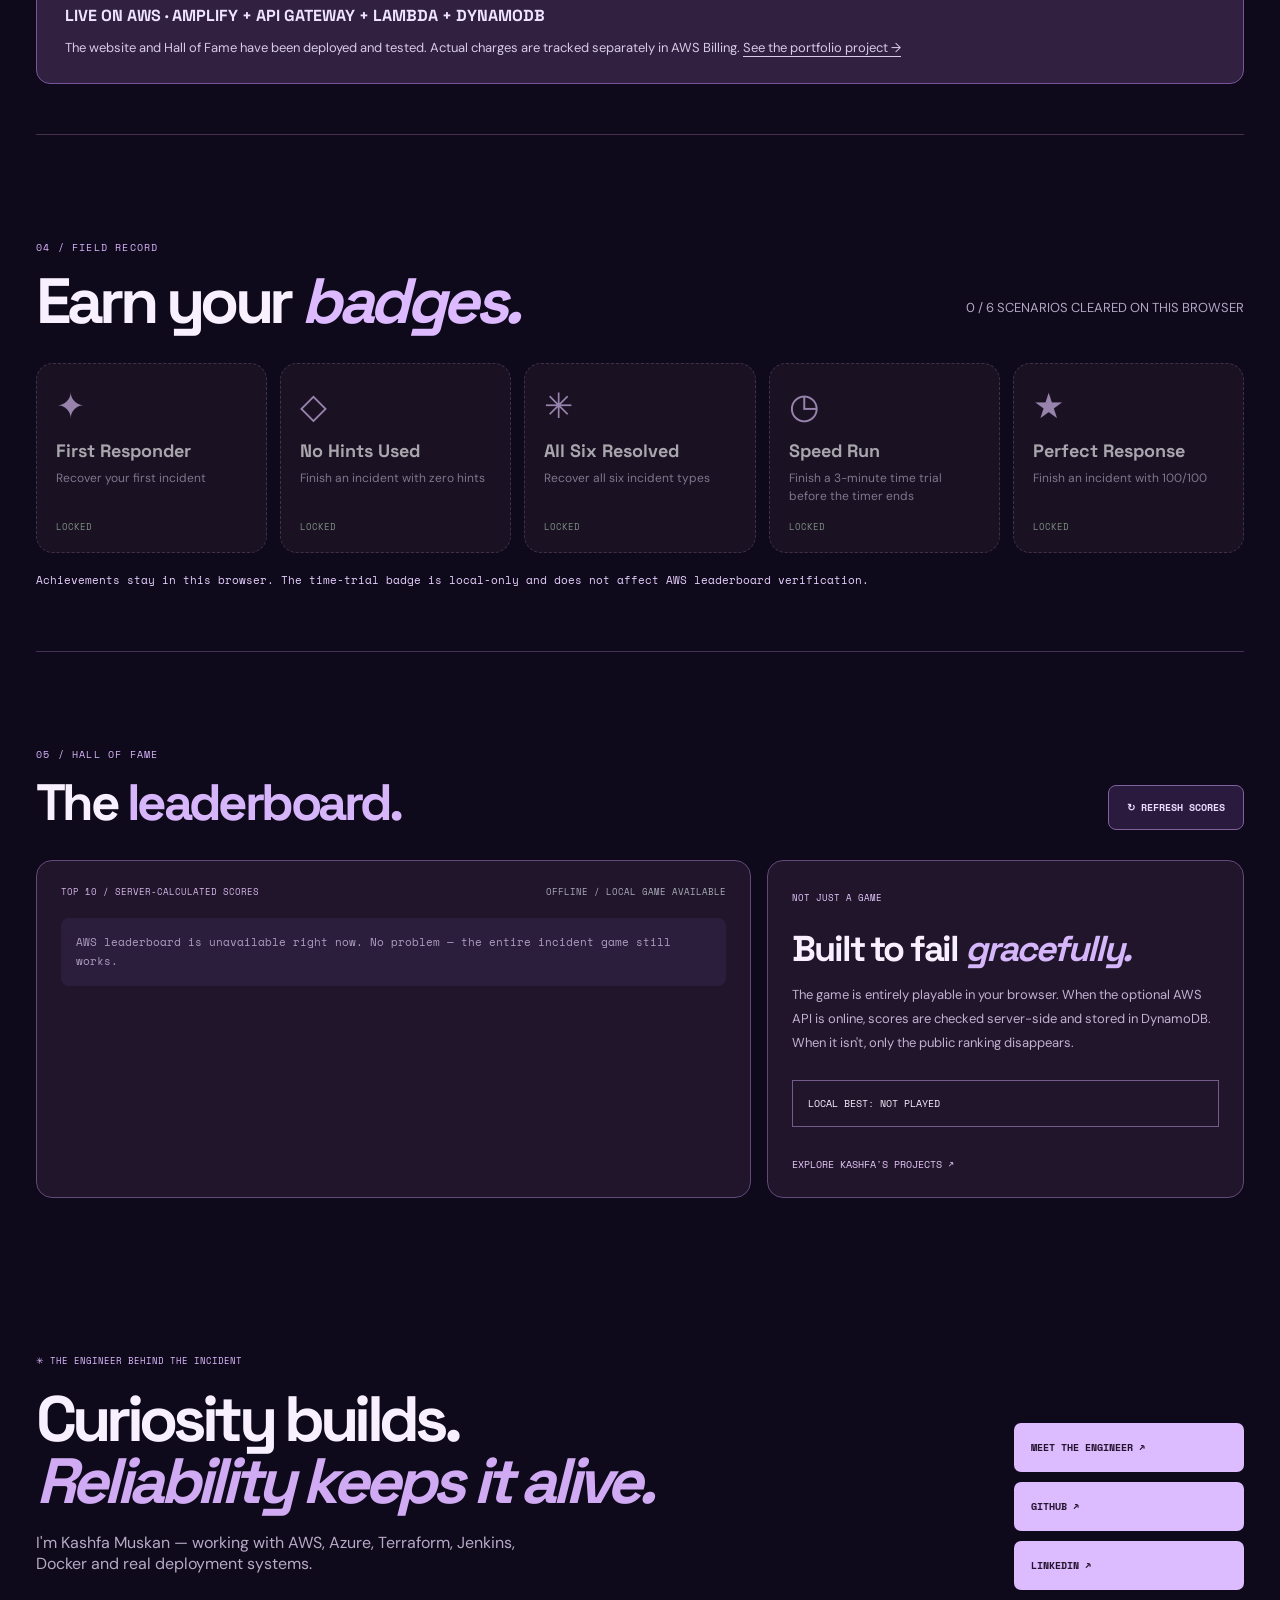
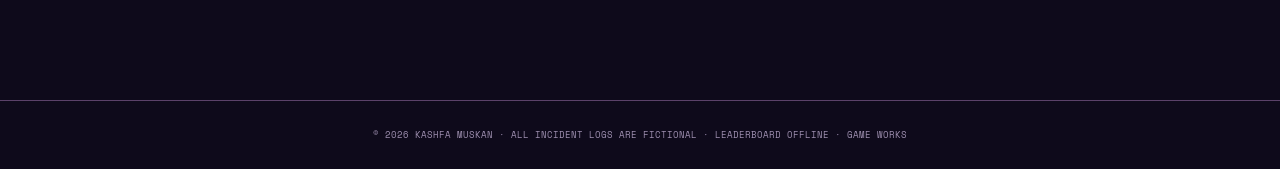
==== commit 27eac5b3: "Finalize AWS Builder submission docs and correct three-tier stack" ====
--- a/game.html
+++ b/game.html
@@ -14,7 +14,7 @@
   <div class="ambient ambient-one" aria-hidden="true"></div><div class="ambient ambient-two" aria-hidden="true"></div>
   <header class="game-header">
     <a class="wordmark" href="index.html"><span class="logo">✳</span><span>INCIDENT<span class="logo-light">ZERO</span><small>BY KASHFA MUSKAN</small></span></a>
-    <div class="header-actions"><span class="system-pill" id="apiBadge"><i></i> GLOBAL RANKING · NOT CONNECTED</span><button type="button" class="theme-switch" id="themeToggle" aria-pressed="false">☾ LIGHT MODE</button><a href="index.html" class="back-link">← PORTFOLIO</a></div>
+    <div class="header-actions"><span class="system-pill" id="apiBadge"><i></i> GLOBAL RANKING · CHECKING…</span><button type="button" class="theme-switch" id="themeToggle" aria-pressed="false">☾ LIGHT MODE</button><a href="index.html" class="back-link">← PORTFOLIO</a></div>
   </header>
   <main>
     <section class="masthead wrap" aria-labelledby="mastheadTitle">
@@ -47,6 +47,6 @@
     <section class="wrap leaderboard-section" id="leaderboard" aria-labelledby="leaderTitle"><div class="section-row"><div><span class="eyebrow">05 / HALL OF FAME</span><h2 id="leaderTitle">The <em>leaderboard.</em></h2></div><button type="button" id="refreshBoard" class="random-btn">↻ REFRESH SCORES</button></div><div class="leader-grid"><div class="leader-board"><div class="leader-head"><span>TOP 10 / SERVER-CALCULATED SCORES</span><span id="leaderState">NO AWS API CONNECTED</span></div><ol id="leaderRows"><li>Global scores become available after AWS deployment. The game works without them.</li></ol></div><aside class="leader-note"><span>NOT JUST A GAME</span><h3>Built to fail <em>gracefully.</em></h3><p>The game is entirely playable in your browser. When the optional AWS API is online, scores are checked server-side and stored in DynamoDB. When it isn't, only the public ranking disappears.</p><div id="localBest">LOCAL BEST: NOT PLAYED</div><a href="index.html#work">EXPLORE KASHFA'S PROJECTS ↗</a></aside></div></section>
     <section class="wrap close-cta"><div><span>✳ THE ENGINEER BEHIND THE INCIDENT</span><h2>Curiosity builds.<br><em>Reliability keeps it alive.</em></h2><p>I'm Kashfa Muskan — working with AWS, Azure, Terraform, Jenkins, Docker and real deployment systems.</p></div><div class="close-links"><a href="index.html#about">MEET THE ENGINEER ↗</a><a href="https://github.com/KashfaMuskan329" target="_blank" rel="noopener noreferrer">GITHUB ↗</a><a href="https://linkedin.com/in/kashfa-m-868908238" target="_blank" rel="noopener noreferrer">LINKEDIN ↗</a></div></section>
   </main>
-  <footer>© 2026 KASHFA MUSKAN · ALL INCIDENT LOGS ARE FICTIONAL · <span id="footerBackend">LEADERBOARD NOT CONNECTED</span></footer>
+  <footer>© 2026 KASHFA MUSKAN · ALL INCIDENT LOGS ARE FICTIONAL · <span id="footerBackend">LEADERBOARD STATUS CHECKING</span></footer>
 </body>
 </html>
